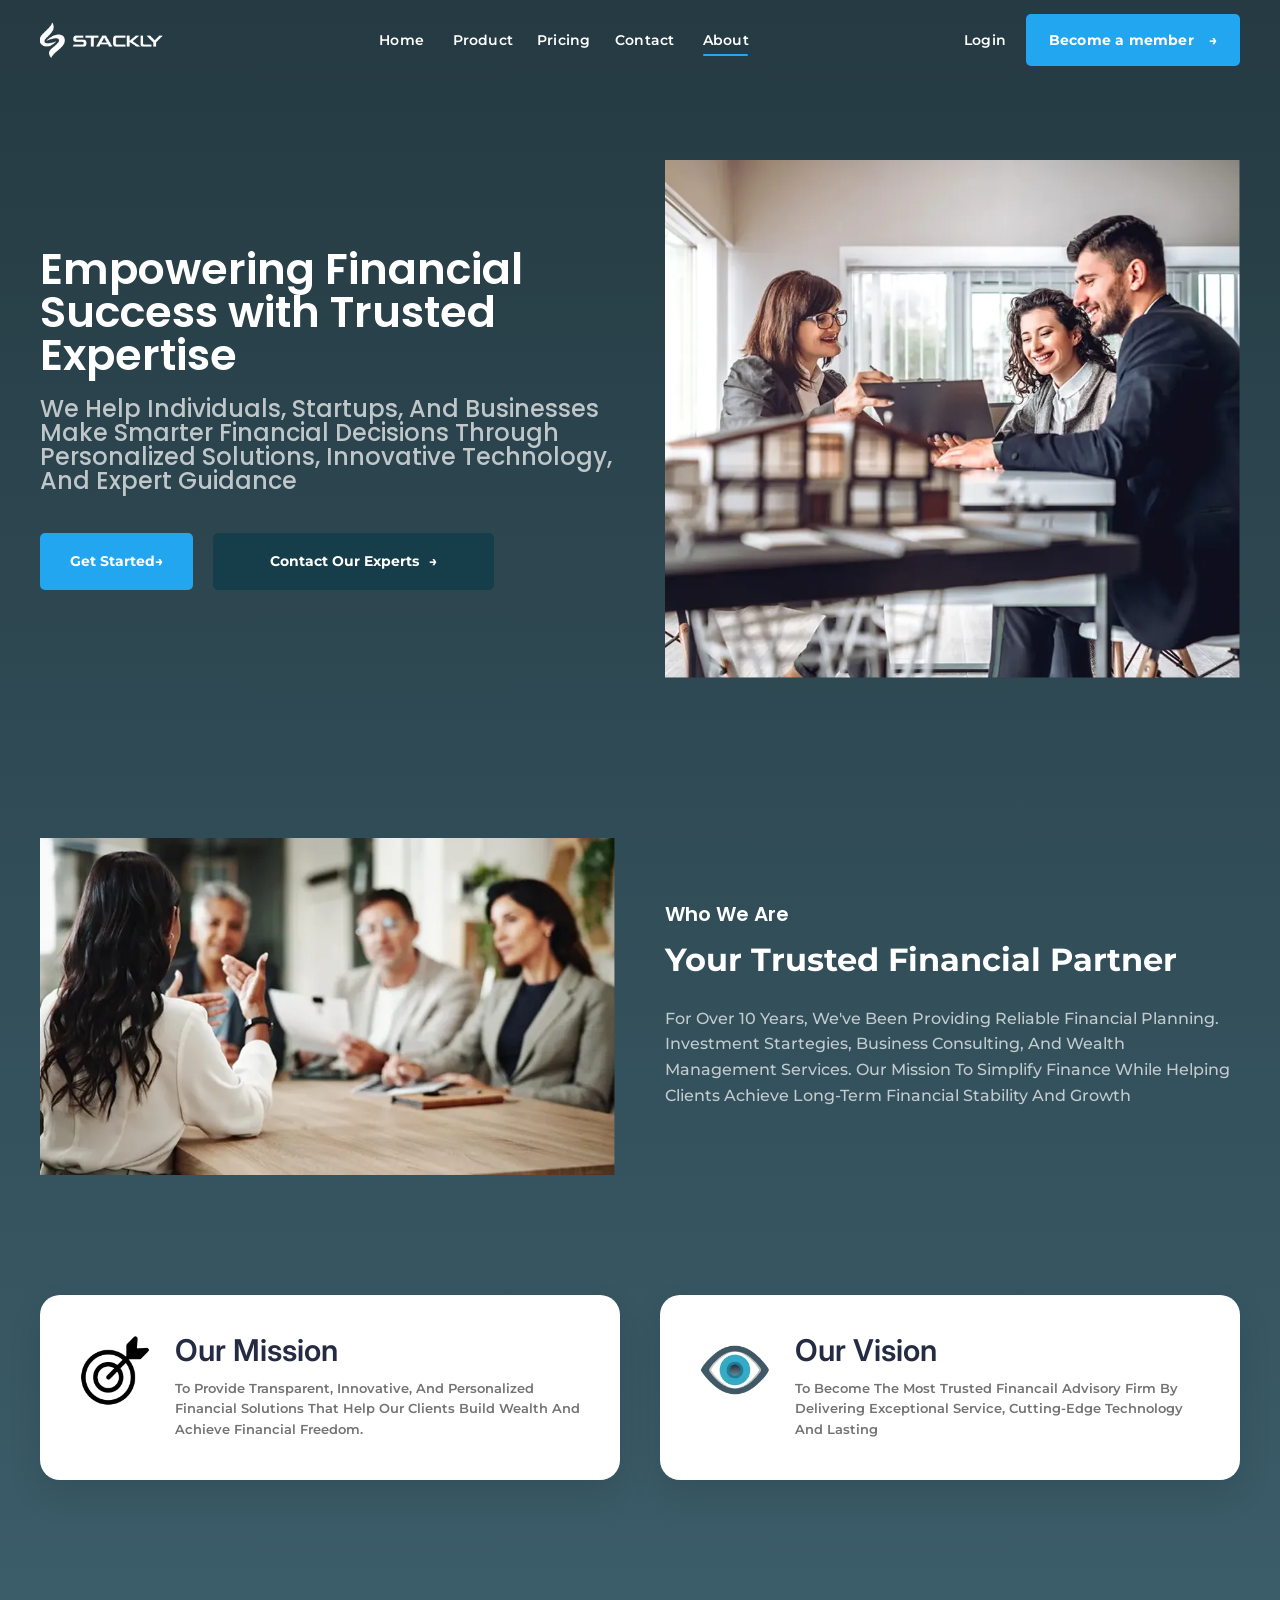
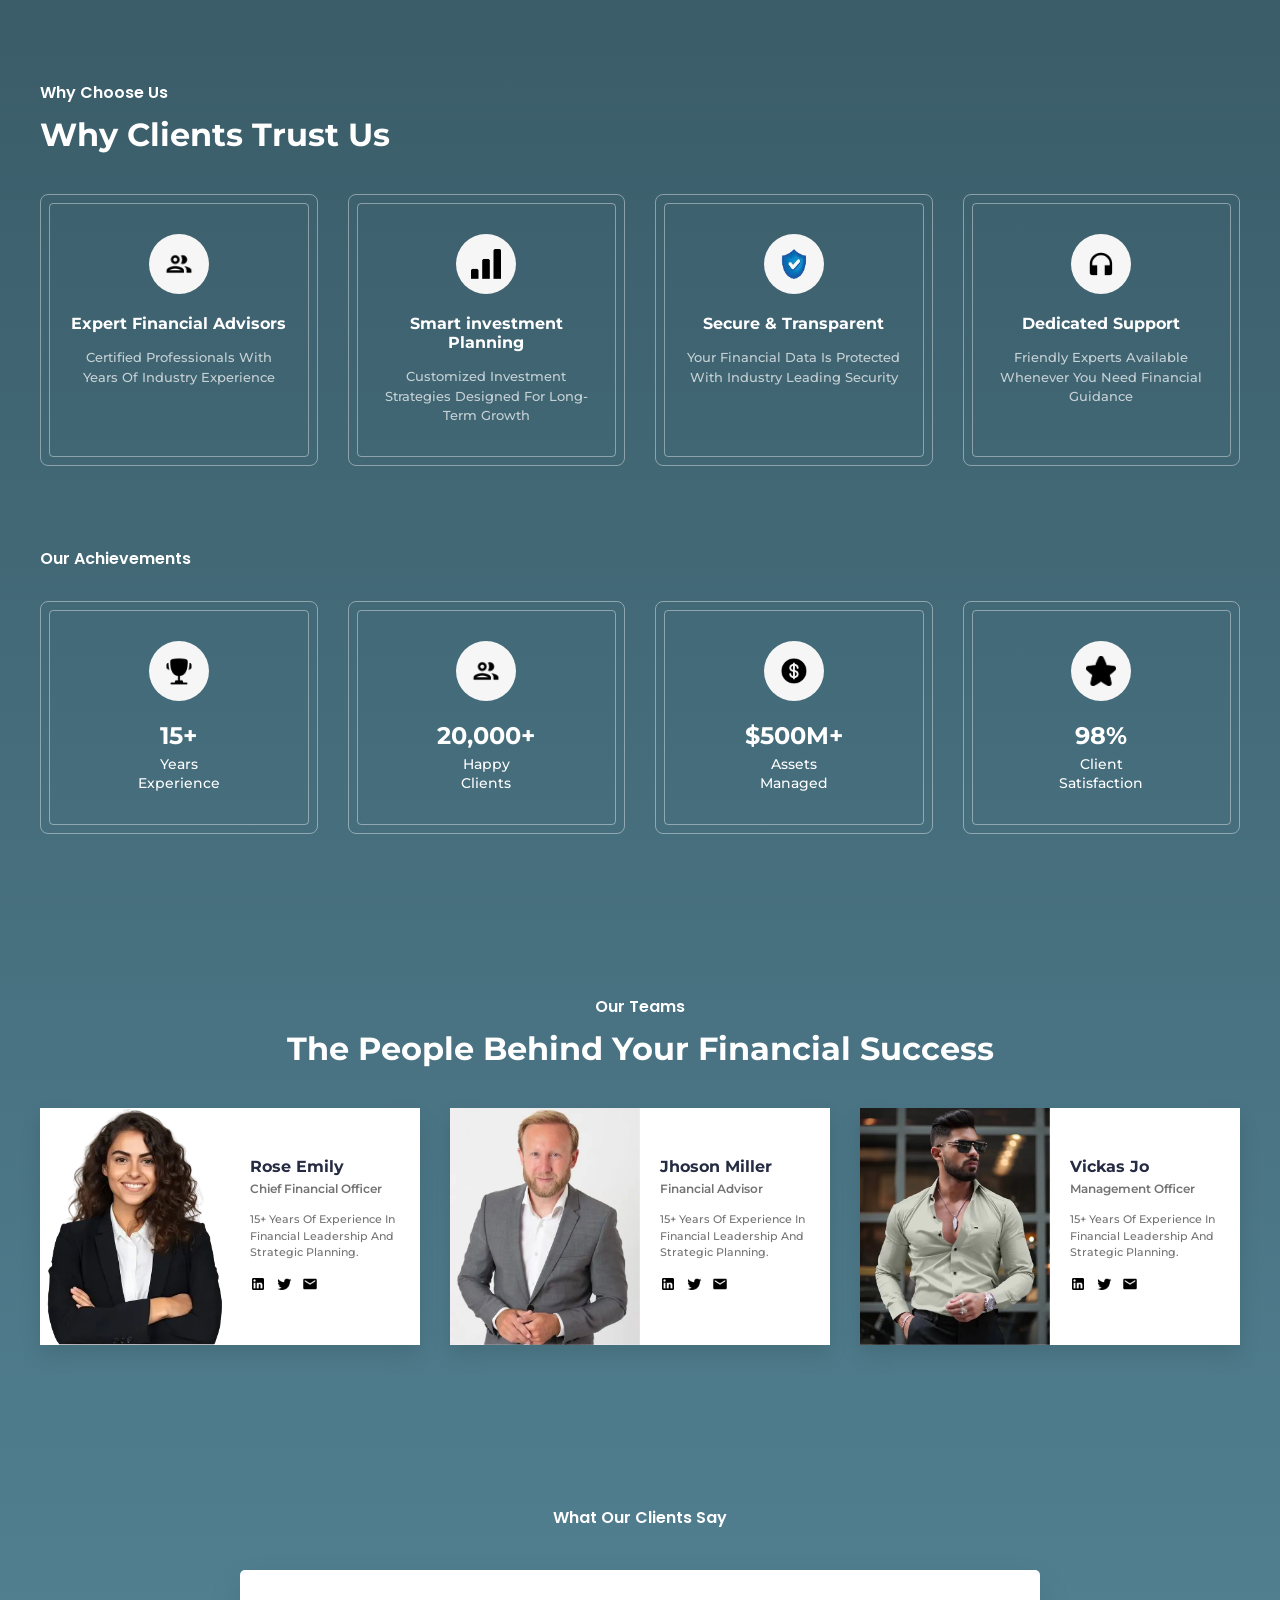
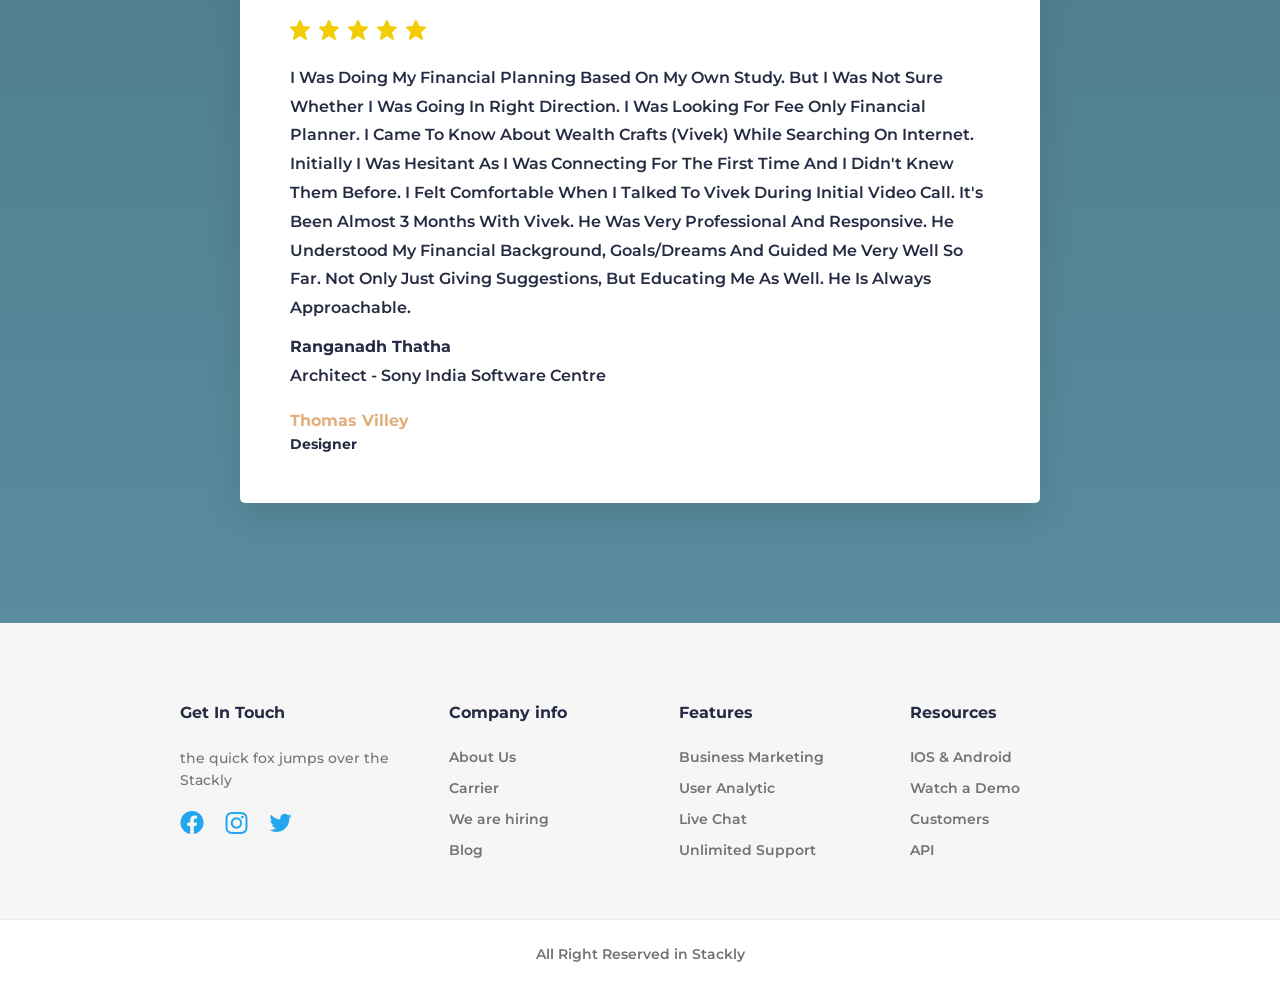
==== about.html @ 513adfb9 "Add files via upload" ====
<!DOCTYPE html>
<html lang="en">

<head>
    <meta charset="UTF-8" />
    <meta name="viewport" content="width=device-width, initial-scale=1.0" />
    <title>Stackly – About Us</title>
    <meta name="description"
        content="Stackly helps you manage all kinds of financial transactions with ease. Learn more about us." />
    <link
        href="https://fonts.googleapis.com/css2?family=Inter:wght@600&family=Poppins:wght@500;600&family=Montserrat:wght@400;500;600;700;800&family=Noto+Sans:ital,wght@0,100..900;1,100..900&display=swap"
        rel="stylesheet" />
    <link rel="stylesheet" href="style.css" />
    <link rel="stylesheet" href="preloader.css" />
</head>

<body>
    <!-- Preloader -->
    <div class="loader-wrapper" id="preloader">
        <div class="loader">
            <div class="loader__bar"></div>
            <div class="loader__bar"></div>
            <div class="loader__bar"></div>
            <div class="loader__bar"></div>
            <div class="loader__bar"></div>
            <div class="loader__ball"></div>
        </div>
    </div>
    <!-- ===================== NAVBAR ===================== -->
    <header class="navbar" id="navbar">
        <div class="nav-container">
            <!-- Logo -->
            <a href="index.html" class="nav-logo" id="nav-logo-link" aria-label="Stackly Home">
                <img src="assets/images/stackly logo.webp" alt="Stackly Logo" class="logo-img" id="logo-img" />
            </a>

            <!-- Nav Links -->
            <nav class="nav-links" id="nav-links" aria-label="Main navigation">
                <a href="index.html" class="nav-link" id="nav-home">Home</a>
                <a href="product.html" class="nav-link" id="nav-product">Product</a>
                <a href="pricing.html" class="nav-link" id="nav-pricing">Pricing</a>
                <a href="contact.html" class="nav-link" id="nav-contact">Contact</a>
                <a href="about.html" class="nav-link active" id="nav-about">About</a>
            </nav>

            <!-- CTA Buttons -->
            <div class="nav-actions" id="nav-actions">
                <a href="./login.html?mode=login" class="btn-login" id="btn-login">Login</a>
                <a href="./login.html?mode=signup" class="btn-member" id="btn-member-nav">
                    Become a member <span class="btn-arrow">→</span>
                </a>
            </div>

            <!-- Mobile Hamburger -->
            <button class="hamburger" id="hamburger" aria-label="Toggle menu" aria-expanded="false">
                <span class="ham-line"></span>
                <span class="ham-line"></span>
                <span class="ham-line"></span>
            </button>
        </div>

        <!-- Mobile Menu -->
        <div class="mobile-menu" id="mobile-menu">
            <a href="index.html" class="mobile-link" id="mob-home">Home</a>
            <a href="product.html" class="mobile-link" id="mob-product">Product</a>
            <a href="pricing.html" class="mobile-link" id="mob-pricing">Pricing</a>
            <a href="contact.html" class="mobile-link" id="mob-contact">Contact</a>
            <a href="about.html" class="mobile-link active" id="mob-about">About</a>
            <a href="./login.html?mode=login" class="mobile-link" id="mob-login">Login</a>
            <a href="./login.html?mode=signup" class="btn-member mobile-btn-member" id="mob-member">
                Become a member →
            </a>
        </div>
    </header>

    <!-- ===================== ABOUT HERO SECTION ===================== -->
    <section class="about-hero">
        <div class="about-container grid-2-col">
            <div class="about-hero-content">
                <h1>Empowering Financial Success with Trusted Expertise</h1>
                <p>
                    We Help Individuals, Startups, And Businesses Make Smarter Financial Decisions Through Personalized
                    Solutions, Innovative Technology, And Expert Guidance
                </p>
                <div class="about-hero-actions">
                    <a href="#" class="btn-primary">Get Started <span class="btn-arrow">→</span></a>
                    <a href="#" class="btn-secondary">Contact Our Experts <span class="btn-arrow">→</span></a>
                </div>
            </div>
            <div class="about-hero-image">
                <img src="assets/images/about hero.webp" alt="Financial Experts Meeting" />
            </div>
        </div>
    </section>

    <!-- ===================== WHO WE ARE SECTION ===================== -->
    <section class="who-we-are">
        <div class="about-container grid-2-col-reverse">
            <div class="who-we-are-image">
                <img src="assets/images/about who are we.webp" alt="Our Trusted Financial Partners" />
            </div>
            <div class="who-we-are-content">
                <h3 class="who-subtitle">Who We Are</h3>
                <h2 class="who-title">Your Trusted Financial Partner</h2>
                <p class="who-text">
                    For Over 10 Years, We've Been Providing Reliable Financial Planning. Investment Startegies, Business
                    Consulting, And Wealth Management Services. Our Mission To Simplify Finance While Helping Clients
                    Achieve Long-Term Financial Stability And Growth
                </p>
            </div>
        </div>
    </section>

    <!-- ===================== MISSION & VISION CARDS ===================== -->
    <section class="mission-vision">
        <div class="about-container card-grid">
            <!-- Mission Card -->
            <div class="about-card">
                <div class="card-icon">
                    <img src="assets/images/dart-board-and-arrow 1.webp" alt="Our Mission Icon" />
                </div>
                <div class="card-content">
                    <h3 class="card-title">Our Mission</h3>
                    <p class="card-text">
                        To Provide Transparent, Innovative, And Personalized Financial Solutions That Help Our Clients
                        Build Wealth And Achieve Financial Freedom.
                    </p>
                </div>
            </div>
            <!-- Vision Card -->
            <div class="about-card">
                <div class="card-icon">
                    <img src="assets/images/emojione-v1_eye.webp" alt="Our Vision Icon" />
                </div>
                <div class="card-content">
                    <h3 class="card-title">Our Vision</h3>
                    <p class="card-text">
                        To Become The Most Trusted Financail Advisory Firm By Delivering Exceptional Service,
                        Cutting-Edge Technology And Lasting
                    </p>
                </div>
            </div>
        </div>
    </section>

    <!-- ===================== WHY CHOOSE US SECTION ===================== -->
    <section class="why-choose-us">
        <div class="about-container">
            <h3 class="section-subtitle text-left">Why Choose Us</h3>
            <h2 class="section-title text-left">Why Clients Trust Us</h2>
            
            <div class="card-grid-4">
                <div class="trust-card-wrapper">
                    <div class="trust-card-inner">
                        <div class="trust-icon">
                            <img src="assets/images/people icon.webp" alt="Expert Financial Advisors" />
                        </div>
                        <h4>Expert Financial Advisors</h4>
                        <p>Certified Professionals With Years Of Industry Experience</p>
                    </div>
                </div>
                <div class="trust-card-wrapper">
                    <div class="trust-card-inner">
                        <div class="trust-icon">
                            <img src="assets/images/analytics icon.webp" alt="Smart investment Planning" />
                        </div>
                        <h4>Smart investment Planning</h4>
                        <p>Customized Investment Strategies Designed For Long-Term Growth</p>
                    </div>
                </div>
                <div class="trust-card-wrapper">
                    <div class="trust-card-inner">
                        <div class="trust-icon">
                            <img src="assets/images/vecteezy_security-shield-with-check-symbol_24091707 2.webp" alt="Secure & Transparent" />
                        </div>
                        <h4>Secure & Transparent</h4>
                        <p>Your Financial Data Is Protected With Industry Leading Security</p>
                    </div>
                </div>
                <div class="trust-card-wrapper">
                    <div class="trust-card-inner">
                        <div class="trust-icon">
                            <img src="assets/images/material-symbols_headphones.webp" alt="Dedicated Support" />
                        </div>
                        <h4>Dedicated Support</h4>
                        <p>Friendly Experts Available Whenever You Need Financial Guidance</p>
                    </div>
                </div>
            </div>
        </div>
    </section>

    <!-- ===================== OUR ACHIEVEMENTS SECTION ===================== -->
    <section class="our-achievements">
        <div class="about-container">
            <h3 class="section-subtitle text-left" style="margin-bottom: 20px;">Our Achievements</h3>
            
            <div class="card-grid-4">
                <div class="trust-card-wrapper">
                    <div class="trust-card-inner">
                        <div class="trust-icon">
                            <img src="assets/images/solar_cup-bold.webp" alt="15+ Years Experience" />
                        </div>
                        <h4 class="achievement-number">15+</h4>
                        <p class="achievement-text">Years<br>Experience</p>
                    </div>
                </div>
                <div class="trust-card-wrapper">
                    <div class="trust-card-inner">
                        <div class="trust-icon">
                            <img src="assets/images/people icon.webp" alt="20,000+ Happy Clients" />
                        </div>
                        <h4 class="achievement-number">20,000+</h4>
                        <p class="achievement-text">Happy<br>Clients</p>
                    </div>
                </div>
                <div class="trust-card-wrapper">
                    <div class="trust-card-inner">
                        <div class="trust-icon">
                            <img src="assets/images/solar_dollar-bold.webp" alt="$500M+ Assets Managed" />
                        </div>
                        <h4 class="achievement-number">$500M+</h4>
                        <p class="achievement-text">Assets<br>Managed</p>
                    </div>
                </div>
                <div class="trust-card-wrapper">
                    <div class="trust-card-inner">
                        <div class="trust-icon">
                            <img src="assets/images/star.webp" alt="98% Client Satisfaction" />
                        </div>
                        <h4 class="achievement-number">98%</h4>
                        <p class="achievement-text">Client<br>Satisfaction</p>
                    </div>
                </div>
            </div>
        </div>
    </section>

    <!-- ===================== OUR TEAMS SECTION ===================== -->
    <section class="our-teams">
        <div class="about-container text-center">
            <h3 class="section-subtitle text-center">Our Teams</h3>
            <h2 class="section-title text-center">The People Behind Your Financial Success</h2>
            
            <div class="card-grid-3">
                <div class="team-card">
                    <img src="assets/images/rose emily.webp" alt="Rose Emily" class="team-img" />
                    <div class="team-info">
                        <h4>Rose Emily</h4>
                        <p class="team-role">Chief Financial Officer</p>
                        <p class="team-desc">15+ Years Of Experience In Financial Leadership And Strategic Planning.</p>
                        <div class="team-socials">
                            <a href="#"><img src="assets/images/linkedin black.webp" alt="LinkedIn"></a>
                            <a href="#"><img src="assets/images/twitter black.webp" alt="Twitter"></a>
                            <a href="#"><img src="assets/images/_mail black.webp" alt="Email"></a>
                        </div>
                    </div>
                </div>
                <div class="team-card">
                    <img src="assets/images/johnson miller.webp" alt="Jhoson Miller" class="team-img" />
                    <div class="team-info">
                        <h4>Jhoson Miller</h4>
                        <p class="team-role">Financial Advisor</p>
                        <p class="team-desc">15+ Years Of Experience In Financial Leadership And Strategic Planning.</p>
                        <div class="team-socials">
                            <a href="#"><img src="assets/images/linkedin black.webp" alt="LinkedIn"></a>
                            <a href="#"><img src="assets/images/twitter black.webp" alt="Twitter"></a>
                            <a href="#"><img src="assets/images/_mail black.webp" alt="Email"></a>
                        </div>
                    </div>
                </div>
                <div class="team-card">
                    <img src="assets/images/vikas jo.webp" alt="Vickas Jo" class="team-img" />
                    <div class="team-info">
                        <h4>Vickas Jo</h4>
                        <p class="team-role">Management Officer</p>
                        <p class="team-desc">15+ Years Of Experience In Financial Leadership And Strategic Planning.</p>
                        <div class="team-socials">
                            <a href="#"><img src="assets/images/linkedin black.webp" alt="LinkedIn"></a>
                            <a href="#"><img src="assets/images/twitter black.webp" alt="Twitter"></a>
                            <a href="#"><img src="assets/images/_mail black.webp" alt="Email"></a>
                        </div>
                    </div>
                </div>
            </div>
        </div>
    </section>

    <!-- ===================== WHAT OUR CLIENTS SAY ===================== -->
    <section class="what-clients-say">
        <div class="about-container text-center">
            <h3 class="section-subtitle text-center">What Our Clients Say</h3>
            
            <div class="testimonial-single">
                <div class="stars-yellow">
                    <img src="assets/images/star colored.webp" alt="star" />
                    <img src="assets/images/star colored.webp" alt="star" />
                    <img src="assets/images/star colored.webp" alt="star" />
                    <img src="assets/images/star colored.webp" alt="star" />
                    <img src="assets/images/star colored.webp" alt="star" />
                </div>
                <p class="client-quote">
                    I Was Doing My Financial Planning Based On My Own Study. But I Was Not Sure Whether I Was Going In Right Direction. I Was Looking For Fee Only Financial Planner. I Came To Know About Wealth Crafts (Vivek) While Searching On Internet. Initially I Was Hesitant As I Was Connecting For The First Time And I Didn't Knew Them Before. I Felt Comfortable When I Talked To Vivek During Initial Video Call. It's Been Almost 3 Months With Vivek. He Was Very Professional And Responsive. He Understood My Financial Background, Goals/Dreams And Guided Me Very Well So Far. Not Only Just Giving Suggestions, But Educating Me As Well. He Is Always Approachable.<br>
                    <span style="font-weight: 700; display: inline-block; margin-top: 10px;">Ranganadh Thatha</span><br>
                    Architect - Sony India Software Centre
                </p>
                <div class="client-author">
                    <h4 class="client-name">Thomas Villey</h4>
                    <p class="client-role">Designer</p>
                </div>
            </div>
        </div>
    </section>

    <!-- ===================== FOOTER SECTION ===================== -->
    <footer class="main-footer" id="main-footer">
        <div class="footer-container">
            <div class="footer-columns">
                <!-- Column 1 -->
                <div class="footer-column col-get-touch">
                    <h3>Get In Touch</h3>
                    <p>the quick fox jumps over the Stackly</p>
                    <div class="social-links">
                        <a href="#" class="social-icon">
                            <img src="assets/images/facebook.webp" alt="Facebook" />
                        </a>
                        <a href="#" class="social-icon">
                            <img src="assets/images/instagram.webp" alt="Instagram" />
                        </a>
                        <a href="#" class="social-icon">
                            <img src="assets/images/twitter.webp" alt="Twitter" />
                        </a>
                    </div>
                </div>
                <!-- Column 2 -->
                <div class="footer-column">
                    <h3>Company info</h3>
                    <ul>
                        <li><a href="#">About Us</a></li>
                        <li><a href="#">Carrier</a></li>
                        <li><a href="#">We are hiring</a></li>
                        <li><a href="#">Blog</a></li>
                    </ul>
                </div>
                <!-- Column 3 -->
                <div class="footer-column">
                    <h3>Features</h3>
                    <ul>
                        <li><a href="#">Business Marketing</a></li>
                        <li><a href="#">User Analytic</a></li>
                        <li><a href="#">Live Chat</a></li>
                        <li><a href="#">Unlimited Support</a></li>
                    </ul>
                </div>
                <!-- Column 4 -->
                <div class="footer-column">
                    <h3>Resources</h3>
                    <ul>
                        <li><a href="#">IOS & Android</a></li>
                        <li><a href="#">Watch a Demo</a></li>
                        <li><a href="#">Customers</a></li>
                        <li><a href="#">API</a></li>
                    </ul>
                </div>
            </div>
        </div>
        <div class="footer-copyright">
            <p>All Right Reserved in Stackly</p>
        </div>
    </footer>

    <script src="script.js"></script>
    <script src="validation.js"></script>
</body>

</html>
---- style.css ----
/* ============================================================
   STACKLY – Finance Landing Page Stylesheet
   ============================================================ */

/* ---------- Reset & Base ---------- */
*,
*::before,
*::after {
  margin: 0;
  padding: 0;
  box-sizing: border-box;
}

:root {
  /* Brand Colors */
  --clr-bg-dark: #1a4a58;
  --clr-bg-mid: #1e5566;
  --clr-bg-light: #256070;
  --clr-hero-top: #163d4a;
  --clr-hero-bottom: #1e5868;
  --clr-circle: #c9855a;
  --clr-blue: #23A6F0;
  /* Updated: became a member bg */
  --clr-blue-hover: #1070c4;
  --clr-accent: #1ab3d8;
  --clr-orange: #E4AE7C;
  /* Updated: @the stackly background highlight color */
  --clr-white: #ffffff;
  --clr-white-70: rgba(255, 255, 255, 0.70);
  --clr-white-50: rgba(255, 255, 255, 0.50);
  --clr-white-15: rgba(255, 255, 255, 0.15);
  --clr-white-08: rgba(255, 255, 255, 0.08);

  /* Typography */
  --font-main: 'Montserrat', sans-serif;

  /* Spacing */
  --nav-h: 80px;

  /* Transitions */
  --tr-fast: 0.18s ease;
  --tr-mid: 0.32s ease;
}

html {
  scroll-behavior: smooth;
}

body {
  font-family: var(--font-main);
  background: linear-gradient(180deg, #253A42 0%, #5E94A8 100%);
  background-attachment: scroll;
  color: var(--clr-white);
  min-height: 100vh;
  overflow-x: hidden;
  -webkit-font-smoothing: antialiased;
}

a {
  text-decoration: none;
  color: inherit;
}

.mobile-only-text {
  display: none;
}

/* ============================================================
   NAVBAR
   ============================================================ */
.navbar {
  position: fixed;
  top: 0;
  left: 0;
  width: 100%;
  height: var(--nav-h);
  z-index: 1000;
  background: transparent;
  transition: background var(--tr-mid), backdrop-filter var(--tr-mid),
    box-shadow var(--tr-mid);
}

/* Scrolled state – added via JS */
.navbar.scrolled {
  background: rgba(22, 61, 74, 0.92);
  backdrop-filter: blur(14px);
  -webkit-backdrop-filter: blur(14px);
  box-shadow: 0 2px 24px rgba(0, 0, 0, 0.35);
}

.nav-container {
  max-width: 1280px;
  margin: 0 auto;
  height: 100%;
  display: flex;
  align-items: center;
  padding: 0 40px;
  gap: 0;
}

/* Logo */
.nav-logo {
  display: flex;
  align-items: center;
  flex-shrink: 0;
  margin-right: auto;
}

.logo-img {
  height: 36px;
  width: auto;
  object-fit: contain;
  filter: brightness(1);
  transition: opacity var(--tr-fast);
}

.logo-img:hover {
  opacity: 0.85;
}

/* Nav Links */
.nav-links {
  display: flex;
  align-items: center;
  gap: 36px;
  margin: 0 auto;
}

.nav-link {
  width: 45px;
  height: 24px;
  font-family: 'Montserrat', sans-serif;
  font-weight: 600;
  font-size: 14px;
  line-height: 24px;
  letter-spacing: 0.2px;
  text-align: center;
  color: var(--clr-white);
  /* Rendered text is white (Figma background #FFFFFF on bright text is design notation for white text on dark backgrounds) */
  opacity: 1;
  position: relative;
  transition: color var(--tr-fast);
  display: inline-flex;
  align-items: center;
  justify-content: center;
}

.nav-link::after {
  content: '';
  position: absolute;
  bottom: -4px;
  left: 0;
  width: 0;
  height: 2px;
  background: var(--clr-blue);
  border-radius: 2px;
  transition: width var(--tr-mid);
}

.nav-link:hover,
.nav-link.active {
  color: var(--clr-white);
}

.nav-link:hover::after,
.nav-link.active::after {
  width: 100%;
}

/* Nav Actions */
.nav-actions {
  display: flex;
  align-items: center;
  gap: 20px;
  flex-shrink: 0;
  margin-left: auto;
}

.btn-login {
  font-family: 'Montserrat', sans-serif;
  font-size: 14px;
  font-weight: 600;
  line-height: 24px;
  letter-spacing: 0.2px;
  color: var(--clr-white);
  transition: color var(--tr-fast);
}

.btn-login:hover {
  opacity: 0.8;
}

/* 3. Become a member in nav bar */
.btn-member {
  display: inline-flex;
  align-items: center;
  justify-content: center;
  width: 214px;
  height: 52px;
  gap: 15px;
  padding: 15px 25px;
  border-radius: 5px;
  background: #23A6F0;
  color: var(--clr-white);
  font-family: 'Montserrat', sans-serif;
  font-weight: 700;
  font-size: 14px;
  line-height: 22px;
  letter-spacing: 0.2px;
  transition: background var(--tr-fast), transform var(--tr-fast),
    box-shadow var(--tr-fast);
  white-space: nowrap;
  border: none;
  cursor: pointer;
}

.btn-member:hover {
  background: #108edc;
  transform: translateY(-1px);
  box-shadow: 0 6px 20px rgba(35, 166, 240, 0.4);
}

.btn-arrow {
  display: inline-block;
  transition: transform var(--tr-fast);
}

.btn-member:hover .btn-arrow {
  transform: translateX(4px);
}

/* Hamburger (mobile) */
.hamburger {
  display: none;
  flex-direction: column;
  justify-content: center;
  gap: 5px;
  background: none;
  border: none;
  cursor: pointer;
  padding: 6px;
  margin-left: 16px;
}

.ham-line {
  display: block;
  width: 24px;
  height: 2px;
  background: var(--clr-white);
  border-radius: 2px;
  transition: transform var(--tr-mid), opacity var(--tr-mid);
}

/* Hamburger – open state */
.hamburger.open .ham-line:nth-child(1) {
  transform: translateY(7px) rotate(45deg);
}

.hamburger.open .ham-line:nth-child(2) {
  opacity: 0;
}

.hamburger.open .ham-line:nth-child(3) {
  transform: translateY(-7px) rotate(-45deg);
}

/* Mobile Menu */
.mobile-menu {
  display: none;
}

@media (max-width: 991px) {
  .mobile-menu {
    display: flex;
    position: absolute;
    top: 100%;
    left: 0;
    width: 100%;
    flex-direction: column;
    background: rgba(22, 61, 74, 0.97);
    backdrop-filter: blur(16px);
    padding: 0 32px;
    gap: 20px;
    border-top: 1px solid transparent;

    opacity: 0;
    visibility: hidden;
    transform: translateY(-10px);
    max-height: 0;
    overflow: hidden;
    pointer-events: none;
    transition: all 0.3s ease-in-out;
  }

  .mobile-menu.open {
    opacity: 1;
    visibility: visible;
    transform: translateY(0);
    max-height: 100vh;
    padding: 20px 32px 28px;
    border-top-color: var(--clr-white-15);
    pointer-events: auto;
  }
}

.mobile-link {
  font-size: 1rem;
  font-weight: 500;
  color: var(--clr-white-70);
  transition: color var(--tr-fast);
}

.mobile-link:hover {
  color: var(--clr-white);
}

.mobile-btn-member {
  align-self: flex-start;
}

/* ============================================================
   HERO SECTION
   ============================================================ */
.hero {
  position: relative;
  min-height: 100vh;
  background: transparent;
  display: flex;
  flex-direction: column;
  overflow: hidden;
}

/* Subtle radial glow top-left */
.hero::before {
  content: '';
  position: absolute;
  top: -120px;
  left: -120px;
  width: 600px;
  height: 600px;
  background: radial-gradient(circle, rgba(30, 160, 200, 0.12) 0%, transparent 70%);
  pointer-events: none;
}

/* Subtle radial glow bottom-right */
.hero::after {
  content: '';
  position: absolute;
  bottom: 0;
  right: 0;
  width: 500px;
  height: 500px;
  background: radial-gradient(circle, rgba(26, 90, 110, 0.25) 0%, transparent 70%);
  pointer-events: none;
}

.hero-container {
  flex: 1;
  max-width: 1280px;
  margin: 0 auto;
  width: 100%;
  padding: calc(var(--nav-h) + 60px) 40px 0 40px;
  display: flex;
  align-items: center;
  justify-content: space-between;
  position: relative;
  z-index: 2;
}

/* ---------- Hero Left Content ---------- */
.hero-content {
  width: 509px;
  flex-shrink: 0;
  animation: fadeSlideLeft 0.8s cubic-bezier(0.22, 0.61, 0.36, 1) both;
}

@keyframes fadeSlideLeft {
  from {
    opacity: 0;
    transform: translateX(-40px);
  }

  to {
    opacity: 1;
    transform: translateX(0);
  }
}

/* 2. Your Financial Assistance */
.hero-title {
  width: 509px;
  height: 160px;
  font-family: 'Montserrat', sans-serif;
  font-weight: 800;
  font-size: 66px;
  line-height: 80px;
  letter-spacing: 0.2px;
  color: var(--clr-white);
  margin-bottom: 28px;
}

/* 4. We know how large objects will act, but things on a small scale. */
.hero-subtitle {
  width: 505px;
  height: 60px;
  font-family: 'Montserrat', sans-serif;
  font-weight: 500;
  font-size: 27px;
  line-height: 30px;
  letter-spacing: 0.2px;
  color: #FFFFFF;
  margin-bottom: 44px;
}

/* 4. Become a member in hero */
.hero-btn {
  /* Inherits styles from .btn-member: Montserrat, 700, 14px, line-height 22px, letter-spacing 0.2px */
}

/* ---------- Hero Right Visual ---------- */
.hero-visual {
  position: relative;
  flex: 1;
  display: flex;
  align-items: flex-end;
  justify-content: flex-end;
  min-height: 520px;
  animation: fadeSlideRight 0.9s cubic-bezier(0.22, 0.61, 0.36, 1) 0.1s both;
}

@keyframes fadeSlideRight {
  from {
    opacity: 0;
    transform: translateX(40px);
  }

  to {
    opacity: 1;
    transform: translateX(0);
  }
}

/* Peach / Sandy Circle 1 (Main - Right side, Up) */
.hero-circle {
  position: absolute;
  right: -10px;
  top: 90px;
  width: 480px;
  height: 480px;
  border-radius: 50%;
  background: #E4966B;
  opacity: 1;
  z-index: 0;
  animation: circlePop 0.9s cubic-bezier(0.22, 0.61, 0.36, 1) 0.15s both;
}

/* Peach / Sandy Circle 2 (Offset Background - Left side, Down) */
.hero-circle-2 {
  position: absolute;
  right: 170px;
  top: 170px;
  width: 480px;
  height: 480px;
  border-radius: 50%;
  background: #E4966B;
  opacity: 1;
  z-index: -1;
  animation: circlePop 0.9s cubic-bezier(0.22, 0.61, 0.36, 1) 0.25s both;
}

@keyframes circlePop {
  from {
    opacity: 0;
    transform: scale(0.85);
  }

  to {
    opacity: 1;
    transform: scale(1);
  }
}

/* Woman Image (Placed a little lower) */
.hero-woman {
  position: relative;
  z-index: 1;
  width: min(520px, 46vw);
  height: auto;
  object-fit: contain;
  object-position: bottom center;
  mix-blend-mode: normal;
  display: block;
  margin-right: 20px;
  margin-bottom: -150px;
  filter: drop-shadow(0 20px 40px rgba(0, 0, 0, 0.25));
}

/* ============================================================
   5. BOTTOM BAND
   ============================================================ */
.hero-bottom-band {
  position: relative;
  z-index: 2;
  padding: 0 0 40px 0;
  animation: bandRise 0.9s cubic-bezier(0.22, 0.61, 0.36, 1) 0.3s both;
}

@keyframes bandRise {
  from {
    opacity: 0;
    transform: translateY(24px);
  }

  to {
    opacity: 1;
    transform: translateY(0);
  }
}

.band-container {
  max-width: 1280px;
  margin: 0 auto;
  padding: 0 40px;
}

.band-title {
  font-family: 'Noto Sans', sans-serif;
  font-weight: 600;
  font-size: 45px;
  line-height: 24px;
  letter-spacing: 0%;
  font-variant: small-caps;
  color: var(--clr-white);
  margin-bottom: 24px;
}

/* 5. feel the comfort of doing all kinds of transactions by accessing this site on @the stackly */
.band-subtitle {
  font-family: 'Noto Sans', sans-serif;
  font-weight: 500;
  font-size: 24px;
  line-height: 24px;
  letter-spacing: 0%;
  color: var(--clr-white-70);
}

.brand-highlight {
  background: transparent;
  color: #E4AE7C;
  font-family: 'Noto Sans', sans-serif;
  font-weight: 500;
  font-variant: small-caps;
  display: inline-block;
  cursor: pointer;
  transition: opacity var(--tr-fast);
}

.brand-highlight:hover {
  opacity: 0.8;
}

/* ============================================================
   SCROLL INDICATOR
   ============================================================ */
.scroll-indicator {
  position: absolute;
  bottom: 90px;
  left: 50%;
  transform: translateX(-50%);
  display: flex;
  flex-direction: column;
  align-items: center;
  gap: 6px;
  opacity: 0.45;
  z-index: 3;
  animation: scrollBounce 1.8s ease-in-out infinite;
  pointer-events: none;
}

@keyframes scrollBounce {

  0%,
  100% {
    transform: translateX(-50%) translateY(0);
  }

  50% {
    transform: translateX(-50%) translateY(8px);
  }
}

.scroll-dot {
  width: 6px;
  height: 6px;
  background: var(--clr-white);
  border-radius: 50%;
}

.scroll-line {
  width: 1px;
  height: 30px;
  background: linear-gradient(to bottom, var(--clr-white), transparent);
}

/* ============================================================
   RESPONSIVE
   ============================================================ */
@media (max-width: 1100px) {
  .hero-content {
    width: 100%;
    max-width: 509px;
  }

  .hero-title {
    width: 100%;
    height: auto;
    font-size: 56px;
    line-height: 70px;
  }

  .hero-subtitle {
    width: 100%;
    height: auto;
    font-size: 22px;
    line-height: 28px;
  }
}

@media (max-width: 1200px) {
  .hero-circle {
    width: 380px;
    height: 380px;
    right: -10px;
    top: 110px;
  }

  .hero-circle-2 {
    width: 380px;
    height: 380px;
    right: 120px;
    top: 170px;
  }

  .hero-woman {
    width: 360px;
    margin-bottom: -100px;
  }

  .hero-title {
    font-size: 48px;
    line-height: 58px;
  }

  .hero-subtitle {
    font-size: 22px;
    line-height: 28px;
  }

  .nav-links {
    gap: 16px;
  }

  .nav-container {
    padding: 0 20px;
  }
}

@media (max-width: 991px) {
  .desktop-only-text {
    display: none !important;
  }

  .mobile-only-text {
    display: inline !important;
  }

  .nav-links,
  .nav-actions {
    display: none;
  }

  .hamburger {
    display: flex;
  }

  .navbar {
    height: 64px;
  }

  .hero-container {
    flex-direction: column;
    align-items: center;
    padding-top: calc(64px + 40px);
    padding-bottom: 0;
    gap: 32px;
    flex-shrink: 0;
  }

  .hero-content {
    max-width: 100%;
    width: 100%;
    padding-right: 0;
    order: 2;
    display: flex;
    flex-direction: column;
    align-items: center;
  }

  .hero-title {
    font-size: 32px;
    line-height: 42px;
    height: auto;
    width: 100%;
    text-align: center;
    margin-bottom: 16px;
  }

  .hero-subtitle {
    font-size: 18px;
    line-height: 26px;
    height: auto;
    width: 100%;
    text-align: center;
    margin-bottom: 24px;
  }

  .hero-visual {
    order: 1;
    width: 100%;
    justify-content: center;
    min-height: auto;
    display: flex;
    position: relative;
    margin-bottom: 20px;
  }

  .hero-circle-2 {
    display: none;
  }

  .hero-circle {
    width: 320px;
    height: 320px;
    left: 0;
    right: 0;
    margin: 0 auto;
    top: auto;
    bottom: 10px;
  }

  .hero-woman {
    width: 300px;
    margin-right: 0;
    margin-bottom: 0;
    position: relative;
    z-index: 1;
  }

  .hero-bottom-band {
    flex-shrink: 0;
  }

  .band-title {
    font-size: 32px;
    line-height: 40px;
    margin-bottom: 16px;
  }

  .band-subtitle {
    font-size: 18px;
    line-height: 24px;
  }
}

@media (max-width: 768px) {
  .hero-container {
    padding-top: calc(64px + 20px);
    gap: 24px;
  }

  .hero-title {
    font-size: 26px;
    line-height: 36px;
  }

  .hero-subtitle {
    font-size: 16px;
    line-height: 24px;
  }

  .hero-circle {
    width: 280px;
    height: 280px;
  }

  .hero-woman {
    width: 260px;
  }

  .band-title {
    font-size: 28px;
    line-height: 36px;
  }

  .band-subtitle {
    font-size: 16px;
    line-height: 24px;
  }
}

@media (max-width: 480px) {

  .nav-container,
  .hero-container,
  .band-container,
  .features-container,
  .pricing-container,
  .testimonials-container,
  .download-container,
  .branches-container,
  .partner-container,
  .footer-container {
    padding-left: 20px;
    padding-right: 20px;
  }

  .hero-title {
    font-size: 24px;
    line-height: 32px;
  }

  .hero-circle {
    width: 260px;
    height: 260px;
  }

  .hero-woman {
    width: 240px;
  }

  .band-subtitle {
    font-size: 15px;
    line-height: 20px;
  }

  .download-buttons {
    flex-direction: column;
    align-items: center;
    gap: 16px;
  }
}

/* ============================================================
   6. FEATURES SECTION
   ============================================================ */
.features {
  padding: 80px 0;
  text-align: center;
}

.features-container {
  max-width: 1000px;
  margin: 0 auto;
  padding: 0 40px;
}

.features-header {
  margin-bottom: 60px;
}

.features-title {
  font-family: 'Montserrat', sans-serif;
  font-weight: 700;
  font-size: clamp(24px, 3vw, 32px);
  color: var(--clr-white);
  margin-bottom: 12px;
  text-align: center;
}

.bullet-dot {
  color: #fff;
  font-size: 1.2em;
  display: inline-block;
  margin-right: 10px;
  vertical-align: middle;
  transform: translateY(-2px);
}

.features-subtitle {
  font-family: 'Montserrat', sans-serif;
  font-weight: 500;
  font-size: 16px;
  color: var(--clr-white-70);
}

.features-grid {
  display: grid;
  grid-template-columns: repeat(3, 1fr);
  gap: 30px;
  align-items: end;
}

.feature-card {
  display: flex;
  flex-direction: column;
  align-items: center;
  gap: 20px;
}

.feature-image-wrapper {
  width: 250px;
  height: 250px;
  border-radius: 50%;
  border: 4px solid #fff;
  overflow: hidden;
  box-shadow: 0 10px 30px rgba(0, 0, 0, 0.1);
  margin-bottom: 20px;
}

.feature-img {
  width: 100%;
  height: 100%;
  object-fit: cover;
}

.feature-box {
  width: 100%;
  padding: 30px 20px;
  border-radius: 8px;
  display: flex;
  flex-direction: column;
  align-items: center;
  justify-content: center;
  gap: 15px;
  box-shadow: 0 10px 30px rgba(0, 0, 0, 0.1);
  transition: transform var(--tr-fast);
}

.feature-box:hover {
  transform: translateY(-5px);
}

.white-box {
  background: var(--clr-white);
}

.blue-box {
  background: #23A6F0;
}

.feature-icon {
  width: 48px;
  height: 48px;
  object-fit: contain;
}

.feature-box-title {
  font-family: 'Montserrat', sans-serif;
  font-weight: 700;
  font-size: 16px;
  text-align: center;
}

.white-box .feature-box-title {
  color: #252B42;
}

.blue-box .feature-box-title {
  color: var(--clr-white);
}

/* ============================================================
   7. PRICING SECTION
   ============================================================ */
.pricing {
  padding: 80px 0 120px 0;
  text-align: center;
}

.pricing-container {
  max-width: 1100px;
  margin: 0 auto;
  padding: 0 40px;
}

.pricing-header {
  margin-bottom: 60px;
}

.pricing-title {
  font-family: 'Montserrat', sans-serif;
  font-weight: 700;
  font-size: clamp(32px, 4vw, 40px);
  color: var(--clr-white);
  margin-bottom: 16px;
}

.pricing-subtitle {
  font-family: 'Montserrat', sans-serif;
  font-weight: 500;
  font-size: 16px;
  line-height: 1.5;
  color: var(--clr-white-70);
  max-width: 600px;
  margin: 0 auto;
}

.pricing-grid {
  display: grid;
  grid-template-columns: repeat(3, 1fr);
  gap: 30px;
}

.pricing-card {
  background: var(--clr-white);
  border-radius: 10px;
  padding: 50px 40px;
  display: flex;
  flex-direction: column;
  align-items: center;
  box-shadow: 0 10px 40px rgba(0, 0, 0, 0.1);
  transition: transform var(--tr-fast);
}

.pricing-card:hover {
  transform: translateY(-10px);
}

.plan-name {
  font-family: 'Montserrat', sans-serif;
  font-weight: 700;
  font-size: 24px;
  color: #252B42;
  margin-bottom: 30px;
}

.plan-price {
  font-family: 'Montserrat', sans-serif;
  font-weight: 800;
  font-size: 40px;
  color: #252B42;
}

.plan-period {
  font-family: 'Montserrat', sans-serif;
  font-weight: 600;
  font-size: 14px;
  color: #737373;
  margin-bottom: 30px;
}

.plan-features {
  width: 100%;
  margin-bottom: 40px;
  text-align: center;
}

.plan-features h4 {
  font-family: 'Montserrat', sans-serif;
  font-weight: 700;
  font-size: 16px;
  color: #252B42;
  margin-bottom: 20px;
}

.plan-features ul {
  list-style: none;
  padding: 0;
  margin: 0;
  display: flex;
  flex-direction: column;
  gap: 15px;
}

.plan-features li {
  font-family: 'Montserrat', sans-serif;
  font-weight: 600;
  font-size: 14px;
  color: #737373;
}

.btn-plan {
  background: #23A6F0;
  color: var(--clr-white);
  font-family: 'Montserrat', sans-serif;
  font-weight: 700;
  font-size: 14px;
  padding: 15px 40px;
  border-radius: 5px;
  text-decoration: none;
  transition: background var(--tr-fast);
  margin-top: auto;
}

.btn-plan:hover {
  background: #1a88c7;
}

@media (max-width: 1200px) {

  .features-grid,
  .pricing-grid {
    grid-template-columns: repeat(2, 1fr);
  }
}

@media (max-width: 991px) {

  .features-grid,
  .pricing-grid {
    grid-template-columns: 1fr;
  }
}

/* ============================================================
   8. TESTIMONIALS SECTION
   ============================================================ */
.testimonials {
  padding: 80px 0;
  text-align: center;
}

.testimonials-container {
  max-width: 1000px;
  margin: 0 auto;
  padding: 0 40px;
}

.testimonials-header {
  margin-bottom: 80px;
}

.testimonials-title {
  font-family: 'Montserrat', sans-serif;
  font-weight: 700;
  font-size: clamp(32px, 4vw, 40px);
  color: var(--clr-white);
  margin-bottom: 16px;
}

.testimonials-subtitle {
  font-family: 'Montserrat', sans-serif;
  font-weight: 500;
  font-size: 16px;
  line-height: 1.5;
  color: var(--clr-white-70);
}

.testimonial-card {
  background: #fff;
  border-radius: 60px;
  padding: 80px 50px 60px 50px;
  margin-top: 50px;
  position: relative;
  max-width: 800px;
  margin-left: auto;
  margin-right: auto;
  box-shadow: 0 15px 35px rgba(0, 0, 0, 0.1);
}

.client-avatar {
  position: absolute;
  top: -50px;
  left: 50%;
  transform: translateX(-50%);
  width: 100px;
  height: 100px;
  border-radius: 50%;
  overflow: hidden;
  border: 4px solid #fff;
  box-shadow: 0 10px 20px rgba(0, 0, 0, 0.1);
}

.client-avatar img {
  width: 100%;
  height: 100%;
  object-fit: cover;
}

.stars-gray-wrapper {
  text-align: center;
  margin-top: 15px;
  margin-bottom: 25px;
}

.stars-gray-img {
  height: 18px;
  object-fit: contain;
}

.testimonial-text {
  font-family: 'Montserrat', sans-serif;
  font-weight: 500;
  font-size: 15px;
  line-height: 24px;
  text-align: center;
  color: #737373;
  margin-bottom: 30px;
}

.client-name-real {
  font-family: 'Montserrat', sans-serif;
  font-weight: 700;
  font-size: 16px;
  text-align: center;
  color: #252B42;
  margin-bottom: 6px;
}

.client-role-real {
  font-family: 'Montserrat', sans-serif;
  font-weight: 600;
  font-size: 14px;
  text-align: center;
  color: #737373;
  margin-bottom: 40px;
}

.stars-yellow-wrapper {
  display: flex;
  justify-content: center;
  gap: 8px;
  margin-bottom: 16px;
}

.stars-yellow-wrapper img {
  width: 22px;
  height: 22px;
  object-fit: contain;
}

.client-name-alias {
  font-family: 'Montserrat', sans-serif;
  font-weight: 700;
  font-size: 26px;
  text-align: center;
  color: #C02424;
  margin-bottom: 6px;
}

.client-role-alias {
  font-family: 'Montserrat', sans-serif;
  font-weight: 600;
  font-size: 14px;
  text-align: center;
  color: #252B42;
}

/* ============================================================
   9. DOWNLOAD APP SECTION
   ============================================================ */
.download-app {
  padding: 80px 0;
  text-align: center;
}

.download-container {
  max-width: 1000px;
  margin: 0 auto;
  padding: 0 40px;
}

.download-header {
  margin-bottom: 45px;
}

.download-title {
  font-family: 'Montserrat', sans-serif;
  font-weight: 700;
  font-size: clamp(32px, 4vw, 40px);
  color: var(--clr-white);
  margin-bottom: 16px;
}

.download-subtitle {
  font-family: 'Montserrat', sans-serif;
  font-weight: 500;
  font-size: 16px;
  line-height: 1.5;
  color: var(--clr-white-70);
}

.download-buttons {
  display: flex;
  justify-content: center;
  gap: 24px;
  flex-wrap: wrap;
}

.store-btn {
  display: inline-block;
  transition: transform var(--tr-fast);
  border-radius: 8px;
  overflow: hidden;
  box-shadow: 0 10px 24px rgba(0, 0, 0, 0.15);
}

.store-btn:hover {
  transform: translateY(-4px);
}

.store-btn img {
  height: 64px;
  display: block;
}

/* ============================================================
   10. BRANCHES & CONTACT SECTION
   ============================================================ */
.branches-contact {
  padding: 80px 0;
}

.branches-container {
  max-width: 1000px;
  margin: 0 auto;
  padding: 0 40px;
}

.branches-content {
  display: grid;
  grid-template-columns: 1.2fr 1fr;
  gap: 50px;
  align-items: center;
  margin-bottom: 80px;
}

.branches-text {
  text-align: left;
}

.branches-title {
  font-family: 'Montserrat', sans-serif;
  font-weight: 700;
  font-size: clamp(32px, 4vw, 42px);
  color: var(--clr-white);
  line-height: 1.2;
  margin-bottom: 24px;
}

.branches-subtitle {
  font-family: 'Montserrat', sans-serif;
  font-weight: 500;
  font-size: 14px;
  line-height: 1.6;
  color: var(--clr-white-70);
}

.branches-map img {
  width: 100%;
  height: auto;
  object-fit: contain;
}

.contact-card {
  background: #fff;
  border-radius: 40px;
  overflow: hidden;
  display: grid;
  grid-template-columns: 267px 1fr;
  box-shadow: 0 20px 45px rgba(0, 0, 0, 0.15);
  margin-bottom: 80px;
}

.contact-image {
  width: 100%;
  height: 100%;
  background: #FDF9F0;
}

.contact-image img {
  width: 100%;
  height: 100%;
  object-fit: cover;
  object-position: center;
  display: block;
}

.contact-form-wrapper {
  padding: 60px 80px;
}

.form-title {
  font-family: 'Montserrat', sans-serif;
  font-weight: 700;
  font-size: 32px;
  color: #23A6F0;
  margin-bottom: 40px;
  text-align: center;
  width: 100%;
}

.contact-form {
  display: flex;
  flex-direction: column;
  gap: 24px;
}

.form-group {
  display: flex;
  flex-direction: column;
  gap: 10px;
  text-align: left;
}

.form-group label {
  font-family: 'Montserrat', sans-serif;
  font-weight: 700;
  font-size: 14px;
  color: #23A6F0;
}

.form-group input,
.form-group select,
.form-group textarea {
  font-family: 'Montserrat', sans-serif;
  width: 100%;
  padding: 16px 20px;
  border: 1px solid #ECECEC;
  border-radius: 5px;
  background: #F9F9F9;
  font-size: 14px;
  color: #737373;
  outline: none;
  transition: border-color var(--tr-fast);
}

.form-group textarea {
  resize: vertical;
}

.form-group input::placeholder,
.form-group textarea::placeholder {
  color: #737373;
  opacity: 0.8;
}

.form-group input:focus,
.form-group select:focus,
.form-group textarea:focus {
  border-color: #23A6F0;
}

.mobile-contact-header {
  display: none;
}

/* Custom dropdown arrow for select elements */
.contact-form select {
  appearance: none;
  -webkit-appearance: none;
  -moz-appearance: none;
  background-image: url("data:image/svg+xml;utf8,<svg xmlns='http://www.w3.org/2000/svg' width='16' height='16' viewBox='0 0 24 24' fill='none' stroke='%23737373' stroke-width='2.5' stroke-linecap='round' stroke-linejoin='round'><polyline points='6 9 12 15 18 9'></polyline></svg>");
  background-repeat: no-repeat;
  background-position: right 20px center;
  background-size: 14px;
  padding-right: 45px !important;
}

.time-group {
  border: 1px solid #23A6F0;
  border-radius: 5px;
  overflow: hidden;
  gap: 0;
}

.time-label {
  background: #23A6F0;
  color: #fff !important;
  padding: 14px 20px;
  font-weight: 700;
  font-size: 14px;
  display: block;
}

.time-select {
  border: none !important;
  border-radius: 0 !important;
}

.btn-submit-contact {
  background: #23A6F0;
  color: #fff;
  border: none;
  font-family: 'Montserrat', sans-serif;
  font-weight: 700;
  font-size: 14px;
  padding: 16px;
  border-radius: 5px;
  cursor: pointer;
  transition: background var(--tr-fast);
  margin-top: 15px;
  text-align: center;
}

.btn-submit-contact:hover {
  background: #1a88c7;
}

.branches-footer-text {
  font-family: 'Montserrat', sans-serif;
  font-weight: 500;
  font-size: 16px;
  line-height: 1.6;
  color: var(--clr-white);
  text-align: center;
  max-width: 800px;
  margin: 0 auto;
}

/* ============================================================
   11. PARTNER BANNER SECTION
   ============================================================ */
.partner-journey {
  padding: 80px 0;
  text-align: center;
}

.partner-container {
  max-width: 1000px;
  margin: 0 auto;
  padding: 0 40px;
}

.partner-image-box {
  width: 100%;
  border-radius: 40px;
  overflow: hidden;
  box-shadow: 0 15px 35px rgba(0, 0, 0, 0.15);
  margin-bottom: 40px;
  height: 480px;
}

.partner-banner-img {
  width: 100%;
  height: 100%;
  object-fit: cover;
  display: block;
}

.partner-title {
  font-family: 'Montserrat', sans-serif;
  font-weight: 700;
  font-size: clamp(24px, 3.5vw, 36px);
  color: var(--clr-white);
  margin-bottom: 20px;
}

.partner-subtitle {
  font-family: 'Montserrat', sans-serif;
  font-weight: 500;
  font-size: 16px;
  line-height: 1.6;
  color: var(--clr-white-70);
  max-width: 800px;
  margin: 0 auto;
}

/* ============================================================
   12. MAIN FOOTER
   ============================================================ */
.main-footer {
  background: #F6F6F6;
  color: #252B42;
  padding: 80px 0 0 0;
}

.footer-container {
  max-width: 1000px;
  margin: 0 auto;
  padding: 0 40px;
  margin-bottom: 60px;
}

.footer-columns {
  display: grid;
  grid-template-columns: 1.2fr 1fr 1fr 1fr;
  gap: 40px;
}

.footer-column h3 {
  font-family: 'Montserrat', sans-serif;
  font-weight: 700;
  font-size: 16px;
  color: #252B42;
  margin-bottom: 25px;
  text-align: left;
}

.footer-column p {
  font-family: 'Montserrat', sans-serif;
  font-weight: 500;
  font-size: 14px;
  color: #737373;
  line-height: 1.6;
  margin-bottom: 20px;
  text-align: left;
}

.social-links {
  display: flex;
  gap: 20px;
}

.social-icon {
  display: inline-block;
  transition: opacity var(--tr-fast);
}

.social-icon:hover {
  opacity: 0.8;
}

.social-icon img {
  width: 24px;
  height: 24px;
  object-fit: contain;
}

.footer-column ul {
  list-style: none;
  padding: 0;
  margin: 0;
  display: flex;
  flex-direction: column;
  gap: 12px;
  text-align: left;
}

.footer-column li a {
  font-family: 'Montserrat', sans-serif;
  font-weight: 600;
  font-size: 14px;
  color: #737373;
  transition: color var(--tr-fast);
}

.footer-column li a:hover {
  color: #23A6F0;
}

.footer-copyright {
  background: #FFF;
  padding: 25px 0;
  text-align: center;
  border-top: 1px solid #ECECEC;
}

.footer-copyright p {
  font-family: 'Montserrat', sans-serif;
  font-weight: 600;
  font-size: 14px;
  color: #737373;
  margin: 0;
}

/* ============================================================
   ABOUT PAGE STYLES
   ============================================================ */
.about-container {
  max-width: 1280px;
  margin: 0 auto;
  padding: 0 40px;
}

.grid-2-col,
.grid-2-col-reverse {
  display: grid;
  grid-template-columns: 1fr 1fr;
  gap: 50px;
  align-items: center;
}

.about-hero {
  padding: 160px 0 80px 0;
}

.about-hero-content h1 {
  font-family: 'Poppins', sans-serif;
  font-weight: 600;
  font-size: 43px;
  line-height: 100%;
  color: var(--clr-white);
  margin-bottom: 20px;
}

.about-hero-content p {
  font-family: 'Poppins', sans-serif;
  font-weight: 500;
  font-size: 24px;
  line-height: 100%;
  color: var(--clr-white-70);
  margin-bottom: 40px;
  text-transform: capitalize;
}

.about-hero-actions {
  display: flex;
  gap: 20px;
  flex-wrap: wrap;
}

.btn-primary {
  background: #23A6F0;
  color: #fff;
  padding: 15px 30px;
  border-radius: 5px;
  font-family: 'Montserrat', sans-serif;
  font-weight: 700;
  font-size: 14px;
  transition: background var(--tr-fast);
  display: inline-flex;
  align-items: center;
}

.btn-primary:hover {
  background: #108edc;
}

.btn-secondary {
  background: #163D4A;
  color: #fff;
  width: 281px;
  height: 57px;
  border-radius: 5px;
  font-family: 'Montserrat', sans-serif;
  font-weight: 700;
  font-size: 14px;
  border: 1px solid #163D4A;
  transition: background var(--tr-fast);
  display: inline-flex;
  align-items: center;
  justify-content: center;
  gap: 10px;
  padding: 13px 20px;
  box-sizing: border-box;
}

.btn-secondary:hover {
  background: #0f2b34;
}

.about-hero-image img,
.who-we-are-image img {
  width: 100%;
  height: auto;
  display: block;
}

.who-we-are {
  padding: 80px 0;
}

.who-subtitle {
  font-family: 'Poppins', sans-serif;
  font-weight: 600;
  font-size: 20px;
  line-height: 100%;
  color: var(--clr-white);
  margin-bottom: 15px;
  text-transform: capitalize;
}

.who-title {
  font-family: 'Montserrat', sans-serif;
  font-weight: 700;
  font-size: 32px;
  line-height: 1.3;
  color: var(--clr-white);
  margin-bottom: 25px;
}

.who-text {
  font-family: 'Montserrat', sans-serif;
  font-weight: 500;
  font-size: 16px;
  line-height: 1.6;
  color: var(--clr-white-70);
}

.mission-vision {
  padding: 40px 0 120px 0;
}

.card-grid {
  display: grid;
  grid-template-columns: 1fr 1fr;
  gap: 40px;
}

.about-card {
  background: #fff;
  border-radius: 20px;
  padding: 40px;
  display: flex;
  align-items: flex-start;
  gap: 25px;
  box-shadow: 0 15px 35px rgba(0,0,0,0.1);
}

.card-icon img {
  width: 70px;
  height: auto;
  display: block;
}

.card-title {
  font-family: 'Inter', sans-serif;
  font-weight: 600;
  font-size: 30px;
  line-height: 31px;
  color: #252B42;
  margin-bottom: 12px;
  text-transform: capitalize;
}

.card-text {
  font-family: 'Montserrat', sans-serif;
  font-weight: 600;
  font-size: 13px;
  line-height: 1.6;
  color: #737373;
}

/* ============================================================
   RESPONSIVE OVERRIDES
   ============================================================ */
@media (max-width: 991px) {
  .grid-2-col,
  .grid-2-col-reverse,
  .card-grid {
    grid-template-columns: 1fr;
    text-align: center;
  }
  
  .grid-2-col-reverse .who-we-are-image {
    order: 2;
  }

  .grid-2-col-reverse .who-we-are-content {
    order: 1;
  }
  
  .about-hero-actions {
    justify-content: center;
  }
  
  .about-card {
    flex-direction: column;
    align-items: center;
    text-align: center;
  }
  
  .branches-content {
    grid-template-columns: 1fr;
  }

  .branches-text {
    text-align: center;
  }

  .contact-card {
    grid-template-columns: 1fr;
  }

  .contact-image {
    display: none !important;
  }

  .footer-columns {
    grid-template-columns: 1fr 1fr;
    gap: 30px;
  }

  .partner-image-box {
    height: 350px;
  }
}

@media (max-width: 600px) {
  .features {
    padding: 60px 0;
  }

  .pricing {
    padding: 60px 0 80px 0;
  }

  .testimonials {
    padding: 60px 0;
  }

  .download-app {
    padding: 60px 0;
  }

  .branches-contact {
    padding: 60px 0;
  }

  .partner-journey {
    padding: 60px 0;
  }

  .main-footer {
    padding: 60px 0 0 0;
  }

  .footer-columns {
    grid-template-columns: 1fr;
  }

  .partner-image-box {
    height: 200px;
  }

  .testimonial-card {
    padding: 60px 24px 40px 24px;
    border-radius: 30px;
  }

  .desktop-only-branches,
  .desktop-only-image,
  .desktop-only-title,
  .desktop-only-label {
    display: none !important;
  }

  .mobile-contact-header {
    display: block;
    text-align: center;
    margin-bottom: 30px;
  }

  .mobile-contact-header h2 {
    font-family: 'Montserrat', sans-serif;
    font-weight: 700;
    font-size: 32px;
    color: #23A6F0;
    margin-bottom: 15px;
  }

  .mobile-contact-header p {
    font-family: 'Montserrat', sans-serif;
    font-weight: 500;
    font-size: 14px;
    line-height: 1.6;
    color: var(--clr-white-70);
  }

  .contact-card {
    border-radius: 20px;
    padding: 0;
    box-shadow: none;
    background: transparent;
  }

  .contact-form-wrapper {
    padding: 30px 20px;
    background: #fff;
    border-radius: 20px;
  }

  .form-group input,
  .form-group textarea {
    border: 1px solid #666;
    background: #fff;
  }

  .btn-submit-contact {
    align-self: flex-start;
    padding: 14px 24px;
    width: auto;
  }
}

/* ============================================================
   ABOUT PAGE ADDITIONS
   ============================================================ */

.text-center {
  text-align: center;
}

.text-left {
  text-align: left;
}

.section-subtitle {
  font-family: 'Poppins', sans-serif;
  font-weight: 600;
  font-size: 16px;
  color: var(--clr-white);
  margin-bottom: 10px;
}

.section-title {
  font-family: 'Montserrat', sans-serif;
  font-weight: 700;
  font-size: 32px;
  color: var(--clr-white);
  margin-bottom: 40px;
}

.why-choose-us {
  padding: 80px 0 40px 0;
}

.card-grid-4 {
  display: grid;
  grid-template-columns: repeat(4, 1fr);
  gap: 30px;
  margin-top: 30px;
}

.trust-card-wrapper {
  border: 1px solid rgba(255, 255, 255, 0.4);
  border-radius: 8px;
  padding: 8px;
  transition: transform var(--tr-fast);
}

.trust-card-wrapper:hover {
  transform: translateY(-5px);
}

.trust-card-inner {
  border: 1px solid rgba(255, 255, 255, 0.4);
  border-radius: 4px;
  padding: 30px 20px;
  display: flex;
  flex-direction: column;
  align-items: center;
  text-align: center;
  height: 100%;
}

.trust-icon {
  width: 60px;
  height: 60px;
  background-color: #f6f6f6;
  border-radius: 50%;
  display: flex;
  align-items: center;
  justify-content: center;
  margin-bottom: 20px;
}

.trust-icon img {
  width: 30px;
  height: 30px;
  object-fit: contain;
}

.trust-card-inner h4 {
  font-family: 'Montserrat', sans-serif;
  font-weight: 700;
  font-size: 16px;
  color: var(--clr-white);
  margin-bottom: 15px;
}

.trust-card-inner p {
  font-family: 'Montserrat', sans-serif;
  font-weight: 500;
  font-size: 13px;
  line-height: 1.5;
  color: var(--clr-white-70);
}

.our-achievements {
  padding: 40px 0 80px 0;
}

.achievement-number {
  font-family: 'Montserrat', sans-serif;
  font-weight: 700;
  font-size: 24px !important;
  color: var(--clr-white) !important;
  margin-bottom: 5px !important;
}

.achievement-text {
  font-family: 'Montserrat', sans-serif;
  font-weight: 600;
  font-size: 14px !important;
  line-height: 1.4 !important;
  color: var(--clr-white) !important;
}

/* Our Teams */
.our-teams {
  padding: 80px 0;
}

.card-grid-3 {
  display: grid;
  grid-template-columns: repeat(3, 1fr);
  gap: 30px;
}

.team-card {
  background: var(--clr-white);
  display: flex;
  border-radius: 0;
  overflow: hidden;
  box-shadow: 0 10px 20px rgba(0, 0, 0, 0.1);
}

.team-img {
  width: 50%;
  object-fit: cover;
  min-height: 200px;
}

.team-info {
  width: 50%;
  padding: 20px;
  text-align: left;
  display: flex;
  flex-direction: column;
  justify-content: center;
}

.team-info h4 {
  font-family: 'Montserrat', sans-serif;
  font-weight: 700;
  font-size: 16px;
  color: #252B42;
  margin-bottom: 5px;
}

.team-role {
  font-family: 'Montserrat', sans-serif;
  font-weight: 600;
  font-size: 12px;
  color: #737373;
  margin-bottom: 15px;
}

.team-desc {
  font-family: 'Montserrat', sans-serif;
  font-weight: 500;
  font-size: 11px;
  color: #737373;
  line-height: 1.5;
  margin-bottom: 15px;
}

.team-socials {
  display: flex;
  gap: 10px;
}

.team-socials a img {
  width: 16px;
  height: 16px;
  transition: opacity var(--tr-fast);
}

.team-socials a:hover img {
  opacity: 0.7;
}

/* What Our Clients Say */
.what-clients-say {
  padding: 80px 0 120px 0;
}

.testimonial-single {
  background: var(--clr-white);
  padding: 50px;
  border-radius: 5px;
  max-width: 800px;
  margin: 40px auto 0 auto;
  text-align: left;
  box-shadow: 0 15px 35px rgba(0, 0, 0, 0.1);
}

.stars-yellow {
  margin-bottom: 20px;
}

.stars-yellow img {
  height: 20px;
  margin-right: 5px;
}

.client-quote {
  font-family: 'Montserrat', sans-serif;
  font-weight: 600;
  font-size: 16px;
  line-height: 1.8;
  color: #252B42;
  margin-bottom: 20px;
}

.client-author {
  margin-top: 10px;
}

.client-name {
  font-family: 'Montserrat', sans-serif;
  font-weight: 700;
  font-size: 16px;
  color: #E4AE7C;
  margin-bottom: 5px;
}

.client-role {
  font-family: 'Montserrat', sans-serif;
  font-weight: 700;
  font-size: 14px;
  color: #252B42;
}

@media (max-width: 1200px) {
  .card-grid-4 {
    grid-template-columns: repeat(2, 1fr);
  }
}

@media (max-width: 991px) {
  .card-grid-3 {
    grid-template-columns: repeat(2, 1fr);
  }
}

@media (max-width: 768px) {
  .card-grid-3, .card-grid-4 {
    grid-template-columns: 1fr;
  }
  .team-card {
    flex-direction: column;
  }
  .team-img, .team-info {
    width: 100%;
  }
  .testimonial-single {
    padding: 30px 20px;
  }
}

/* ============================================================
   GLOBAL PRELOADER STYLING
   ============================================================ */
.loader-wrapper {
  position: fixed;
  top: 0;
  left: 0;
  width: 100%;
  height: 100vh;
  background: #ffffff;
  display: flex;
  align-items: center;
  justify-content: center;
  z-index: 999999;
  opacity: 1;
  visibility: visible;
  transition: opacity 0.5s ease, visibility 0.5s ease;
}

.loader-wrapper.fade-out {
  opacity: 0;
  visibility: hidden;
  pointer-events: none;
}

.loader {
  position: relative;
  width: 75px;
  height: 100px;
}

.loader__bar {
  position: absolute;
  bottom: 0;
  width: 10px;
  height: 50%;
  background: rgb(0, 0, 0);
  transform-origin: center bottom;
  box-shadow: 1px 1px 0 rgba(0, 0, 0, 0.2);
}

.loader__bar:nth-child(1) {
  left: 0px;
  transform: scale(1, 0.2);
  -webkit-animation: barUp1 4s infinite;
  animation: barUp1 4s infinite;
}

.loader__bar:nth-child(2) {
  left: 15px;
  transform: scale(1, 0.4);
  -webkit-animation: barUp2 4s infinite;
  animation: barUp2 4s infinite;
}

.loader__bar:nth-child(3) {
  left: 30px;
  transform: scale(1, 0.6);
  -webkit-animation: barUp3 4s infinite;
  animation: barUp3 4s infinite;
}

.loader__bar:nth-child(4) {
  left: 45px;
  transform: scale(1, 0.8);
  -webkit-animation: barUp4 4s infinite;
  animation: barUp4 4s infinite;
}

.loader__bar:nth-child(5) {
  left: 60px;
  transform: scale(1, 1);
  -webkit-animation: barUp5 4s infinite;
  animation: barUp5 4s infinite;
}

.loader__ball {
  position: absolute;
  bottom: 10px;
  left: 0;
  width: 10px;
  height: 10px;
  background: rgb(44, 143, 255);
  border-radius: 50%;
  -webkit-animation: ball624 4s infinite;
  animation: ball624 4s infinite;
}

@keyframes ball624 {
  0% {
    transform: translate(0, 0);
  }

  5% {
    transform: translate(8px, -14px);
  }

  10% {
    transform: translate(15px, -10px);
  }

  17% {
    transform: translate(23px, -24px);
  }

  20% {
    transform: translate(30px, -20px);
  }

  27% {
    transform: translate(38px, -34px);
  }

  30% {
    transform: translate(45px, -30px);
  }

  37% {
    transform: translate(53px, -44px);
  }

  40% {
    transform: translate(60px, -40px);
  }

  50% {
    transform: translate(60px, 0);
  }

  57% {
    transform: translate(53px, -14px);
  }

  60% {
    transform: translate(45px, -10px);
  }

  67% {
    transform: translate(37px, -24px);
  }

  70% {
    transform: translate(30px, -20px);
  }

  77% {
    transform: translate(22px, -34px);
  }

  80% {
    transform: translate(15px, -30px);
  }

  87% {
    transform: translate(7px, -44px);
  }

  90% {
    transform: translate(0, -40px);
  }

  100% {
    transform: translate(0, 0);
  }
}

@-webkit-keyframes barUp1 {
  0% {
    transform: scale(1, 0.2);
  }

  40% {
    transform: scale(1, 0.2);
  }

  50% {
    transform: scale(1, 1);
  }

  90% {
    transform: scale(1, 1);
  }

  100% {
    transform: scale(1, 0.2);
  }
}

@keyframes barUp1 {
  0% {
    transform: scale(1, 0.2);
  }

  40% {
    transform: scale(1, 0.2);
  }

  50% {
    transform: scale(1, 1);
  }

  90% {
    transform: scale(1, 1);
  }

  100% {
    transform: scale(1, 0.2);
  }
}

@-webkit-keyframes barUp2 {
  0% {
    transform: scale(1, 0.4);
  }

  40% {
    transform: scale(1, 0.4);
  }

  50% {
    transform: scale(1, 0.8);
  }

  90% {
    transform: scale(1, 0.8);
  }

  100% {
    transform: scale(1, 0.4);
  }
}

@keyframes barUp2 {
  0% {
    transform: scale(1, 0.4);
  }

  40% {
    transform: scale(1, 0.4);
  }

  50% {
    transform: scale(1, 0.8);
  }

  90% {
    transform: scale(1, 0.8);
  }

  100% {
    transform: scale(1, 0.4);
  }
}

@-webkit-keyframes barUp3 {
  0% {
    transform: scale(1, 0.6);
  }

  100% {
    transform: scale(1, 0.6);
  }
}

@keyframes barUp3 {
  0% {
    transform: scale(1, 0.6);
  }

  100% {
    transform: scale(1, 0.6);
  }
}

@-webkit-keyframes barUp4 {
  0% {
    transform: scale(1, 0.8);
  }

  40% {
    transform: scale(1, 0.8);
  }

  50% {
    transform: scale(1, 0.4);
  }

  90% {
    transform: scale(1, 0.4);
  }

  100% {
    transform: scale(1, 0.8);
  }
}

@keyframes barUp4 {
  0% {
    transform: scale(1, 0.8);
  }

  40% {
    transform: scale(1, 0.8);
  }

  50% {
    transform: scale(1, 0.4);
  }

  90% {
    transform: scale(1, 0.4);
  }

  100% {
    transform: scale(1, 0.8);
  }
}

@-webkit-keyframes barUp5 {
  0% {
    transform: scale(1, 1);
  }

  40% {
    transform: scale(1, 1);
  }

  50% {
    transform: scale(1, 0.2);
  }

  90% {
    transform: scale(1, 0.2);
  }

  100% {
    transform: scale(1, 1);
  }
}

@keyframes barUp5 {
  0% {
    transform: scale(1, 1);
  }

  40% {
    transform: scale(1, 1);
  }

  50% {
    transform: scale(1, 0.2);
  }

  90% {
    transform: scale(1, 0.2);
  }

  100% {
    transform: scale(1, 1);
  }
}
---- preloader.css ----
/* ============================================================
   GLOBAL PRELOADER STYLING
   ============================================================ */
.loader-wrapper {
  position: fixed;
  top: 0;
  left: 0;
  width: 100%;
  height: 100vh;
  background: #ffffff;
  display: flex;
  align-items: center;
  justify-content: center;
  z-index: 999999;
  opacity: 1;
  visibility: visible;
  transition: opacity 0.5s ease, visibility 0.5s ease;
}

.loader-wrapper.fade-out {
  opacity: 0;
  visibility: hidden;
  pointer-events: none;
}

.loader {
  position: relative;
  width: 75px;
  height: 100px;
}

.loader__bar {
  position: absolute;
  bottom: 0;
  width: 10px;
  height: 50%;
  background: rgb(0, 0, 0);
  transform-origin: center bottom;
  box-shadow: 1px 1px 0 rgba(0, 0, 0, 0.2);
}

.loader__bar:nth-child(1) {
  left: 0px;
  transform: scale(1, 0.2);
  -webkit-animation: barUp1 2s infinite;
  animation: barUp1 2s infinite;
}

.loader__bar:nth-child(2) {
  left: 15px;
  transform: scale(1, 0.4);
  -webkit-animation: barUp2 2s infinite;
  animation: barUp2 2s infinite;
}

.loader__bar:nth-child(3) {
  left: 30px;
  transform: scale(1, 0.6);
  -webkit-animation: barUp3 2s infinite;
  animation: barUp3 2s infinite;
}

.loader__bar:nth-child(4) {
  left: 45px;
  transform: scale(1, 0.8);
  -webkit-animation: barUp4 2s infinite;
  animation: barUp4 2s infinite;
}

.loader__bar:nth-child(5) {
  left: 60px;
  transform: scale(1, 1);
  -webkit-animation: barUp5 2s infinite;
  animation: barUp5 2s infinite;
}

.loader__ball {
  position: absolute;
  bottom: 10px;
  left: 0;
  width: 10px;
  height: 10px;
  background: rgb(44, 143, 255);
  border-radius: 50%;
  -webkit-animation: ball624 2s infinite;
  animation: ball624 2s infinite;
}

@keyframes ball624 {
  0% {
    transform: translate(0, 0);
  }

  5% {
    transform: translate(8px, -14px);
  }

  10% {
    transform: translate(15px, -10px);
  }

  17% {
    transform: translate(23px, -24px);
  }

  20% {
    transform: translate(30px, -20px);
  }

  27% {
    transform: translate(38px, -34px);
  }

  30% {
    transform: translate(45px, -30px);
  }

  37% {
    transform: translate(53px, -44px);
  }

  40% {
    transform: translate(60px, -40px);
  }

  50% {
    transform: translate(60px, 0);
  }

  57% {
    transform: translate(53px, -14px);
  }

  60% {
    transform: translate(45px, -10px);
  }

  67% {
    transform: translate(37px, -24px);
  }

  70% {
    transform: translate(30px, -20px);
  }

  77% {
    transform: translate(22px, -34px);
  }

  80% {
    transform: translate(15px, -30px);
  }

  87% {
    transform: translate(7px, -44px);
  }

  90% {
    transform: translate(0, -40px);
  }

  100% {
    transform: translate(0, 0);
  }
}

@-webkit-keyframes barUp1 {
  0% {
    transform: scale(1, 0.2);
  }

  40% {
    transform: scale(1, 0.2);
  }

  50% {
    transform: scale(1, 1);
  }

  90% {
    transform: scale(1, 1);
  }

  100% {
    transform: scale(1, 0.2);
  }
}

@keyframes barUp1 {
  0% {
    transform: scale(1, 0.2);
  }

  40% {
    transform: scale(1, 0.2);
  }

  50% {
    transform: scale(1, 1);
  }

  90% {
    transform: scale(1, 1);
  }

  100% {
    transform: scale(1, 0.2);
  }
}

@-webkit-keyframes barUp2 {
  0% {
    transform: scale(1, 0.4);
  }

  40% {
    transform: scale(1, 0.4);
  }

  50% {
    transform: scale(1, 0.8);
  }

  90% {
    transform: scale(1, 0.8);
  }

  100% {
    transform: scale(1, 0.4);
  }
}

@keyframes barUp2 {
  0% {
    transform: scale(1, 0.4);
  }

  40% {
    transform: scale(1, 0.4);
  }

  50% {
    transform: scale(1, 0.8);
  }

  90% {
    transform: scale(1, 0.8);
  }

  100% {
    transform: scale(1, 0.4);
  }
}

@-webkit-keyframes barUp3 {
  0% {
    transform: scale(1, 0.6);
  }

  100% {
    transform: scale(1, 0.6);
  }
}

@keyframes barUp3 {
  0% {
    transform: scale(1, 0.6);
  }

  100% {
    transform: scale(1, 0.6);
  }
}

@-webkit-keyframes barUp4 {
  0% {
    transform: scale(1, 0.8);
  }

  40% {
    transform: scale(1, 0.8);
  }

  50% {
    transform: scale(1, 0.4);
  }

  90% {
    transform: scale(1, 0.4);
  }

  100% {
    transform: scale(1, 0.8);
  }
}

@keyframes barUp4 {
  0% {
    transform: scale(1, 0.8);
  }

  40% {
    transform: scale(1, 0.8);
  }

  50% {
    transform: scale(1, 0.4);
  }

  90% {
    transform: scale(1, 0.4);
  }

  100% {
    transform: scale(1, 0.8);
  }
}

@-webkit-keyframes barUp5 {
  0% {
    transform: scale(1, 1);
  }

  40% {
    transform: scale(1, 1);
  }

  50% {
    transform: scale(1, 0.2);
  }

  90% {
    transform: scale(1, 0.2);
  }

  100% {
    transform: scale(1, 1);
  }
}

@keyframes barUp5 {
  0% {
    transform: scale(1, 1);
  }

  40% {
    transform: scale(1, 1);
  }

  50% {
    transform: scale(1, 0.2);
  }

  90% {
    transform: scale(1, 0.2);
  }

  100% {
    transform: scale(1, 1);
  }
}
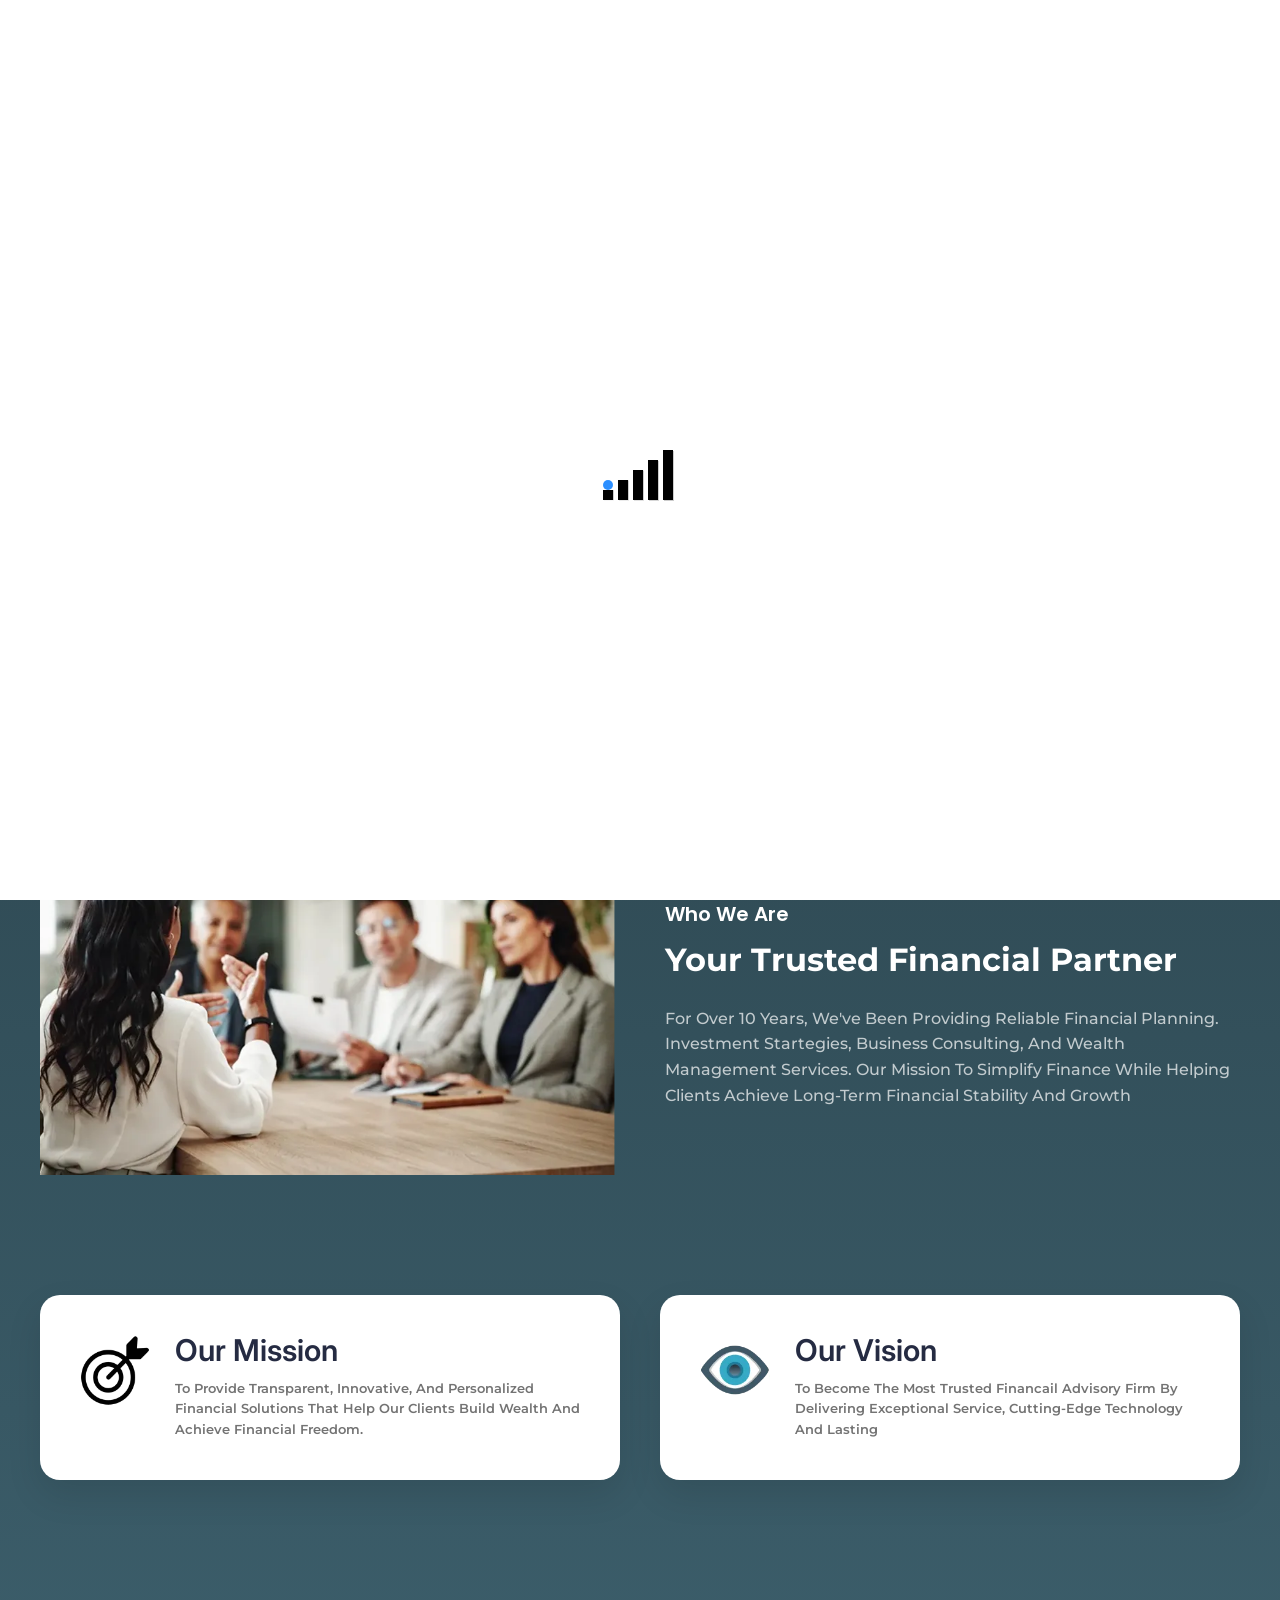
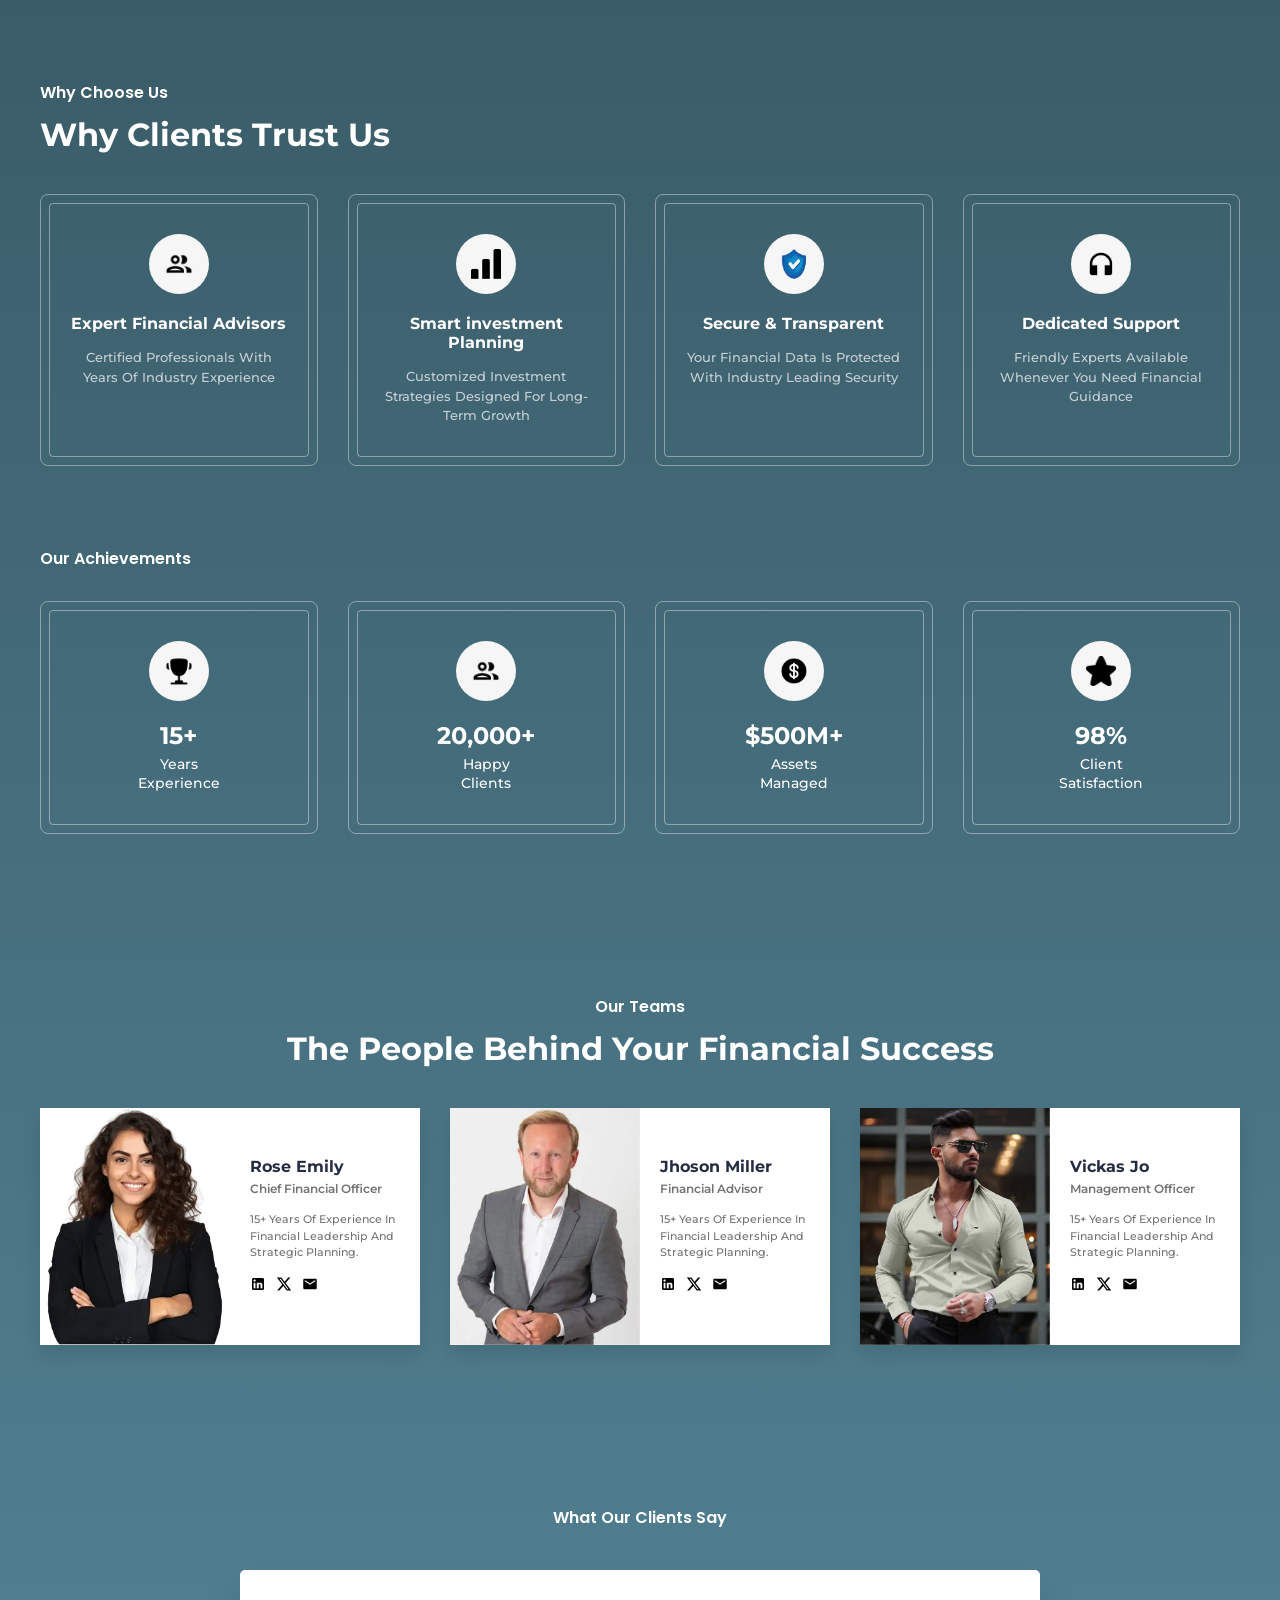
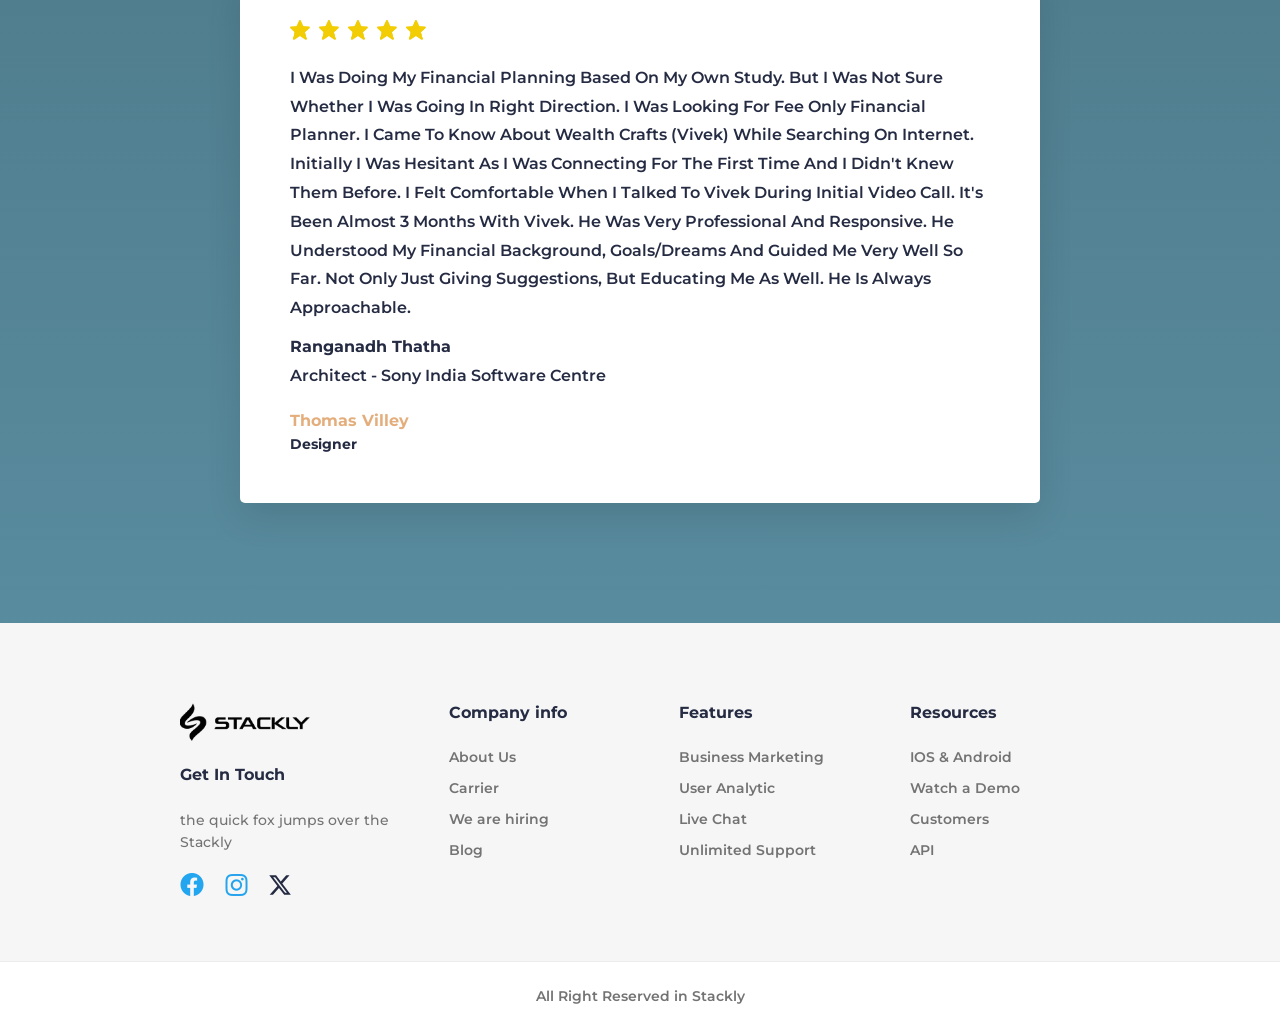
==== commit d99737a5: "Add files via upload" ====
--- a/about.html
+++ b/about.html
@@ -251,7 +251,7 @@
                         <p class="team-desc">15+ Years Of Experience In Financial Leadership And Strategic Planning.</p>
                         <div class="team-socials">
                             <a href="#"><img src="assets/images/linkedin black.webp" alt="LinkedIn"></a>
-                            <a href="#"><img src="assets/images/twitter black.webp" alt="Twitter"></a>
+                            <a href="#" aria-label="X (Twitter)"><img src="assets/images/twitter black.svg" alt="X (Twitter)"></a>
                             <a href="#"><img src="assets/images/_mail black.webp" alt="Email"></a>
                         </div>
                     </div>
@@ -264,7 +264,7 @@
                         <p class="team-desc">15+ Years Of Experience In Financial Leadership And Strategic Planning.</p>
                         <div class="team-socials">
                             <a href="#"><img src="assets/images/linkedin black.webp" alt="LinkedIn"></a>
-                            <a href="#"><img src="assets/images/twitter black.webp" alt="Twitter"></a>
+                            <a href="#" aria-label="X (Twitter)"><img src="assets/images/twitter black.svg" alt="X (Twitter)"></a>
                             <a href="#"><img src="assets/images/_mail black.webp" alt="Email"></a>
                         </div>
                     </div>
@@ -277,7 +277,7 @@
                         <p class="team-desc">15+ Years Of Experience In Financial Leadership And Strategic Planning.</p>
                         <div class="team-socials">
                             <a href="#"><img src="assets/images/linkedin black.webp" alt="LinkedIn"></a>
-                            <a href="#"><img src="assets/images/twitter black.webp" alt="Twitter"></a>
+                            <a href="#" aria-label="X (Twitter)"><img src="assets/images/twitter black.svg" alt="X (Twitter)"></a>
                             <a href="#"><img src="assets/images/_mail black.webp" alt="Email"></a>
                         </div>
                     </div>
@@ -318,6 +318,9 @@
             <div class="footer-columns">
                 <!-- Column 1 -->
                 <div class="footer-column col-get-touch">
+                    <a href="index.html" class="footer-logo-link" aria-label="Stackly Home">
+                        <img src="assets/images/stackly logo.webp" alt="Stackly Logo" class="footer-logo-img" />
+                    </a>
                     <h3>Get In Touch</h3>
                     <p>the quick fox jumps over the Stackly</p>
                     <div class="social-links">
@@ -327,8 +330,8 @@
                         <a href="#" class="social-icon">
                             <img src="assets/images/instagram.webp" alt="Instagram" />
                         </a>
-                        <a href="#" class="social-icon">
-                            <img src="assets/images/twitter.webp" alt="Twitter" />
+                        <a href="#" class="social-icon" aria-label="X (Twitter)">
+                            <img src="assets/images/twitter.svg" alt="X (Twitter)" />
                         </a>
                     </div>
                 </div>
--- a/style.css
+++ b/style.css
@@ -1578,6 +1578,23 @@
   gap: 40px;
 }
 
+.footer-logo-link {
+  display: inline-block;
+  margin-bottom: 20px;
+  transition: opacity var(--tr-fast);
+}
+
+.footer-logo-link:hover {
+  opacity: 0.85;
+}
+
+.footer-logo-img {
+  height: 38px;
+  width: auto;
+  object-fit: contain;
+  filter: brightness(0);
+}
+
 .footer-column h3 {
   font-family: 'Montserrat', sans-serif;
   font-weight: 700;
@@ -2224,6 +2241,25 @@
   .card-grid-3 {
     grid-template-columns: repeat(2, 1fr);
   }
+  .about-hero {
+    padding: 120px 0 60px 0;
+  }
+  .about-hero-content h1 {
+    font-size: 34px;
+  }
+  .about-hero-content p {
+    font-size: 20px;
+    margin-bottom: 30px;
+  }
+  .who-title {
+    font-size: 28px;
+  }
+  .card-title {
+    font-size: 24px;
+  }
+  .section-title {
+    font-size: 28px;
+  }
 }
 
 @media (max-width: 768px) {
@@ -2236,8 +2272,88 @@
   .team-img, .team-info {
     width: 100%;
   }
+  .what-clients-say {
+    padding: 40px 0;
+  }
   .testimonial-single {
-    padding: 30px 20px;
+    padding: 25px 15px;
+  }
+  .client-quote {
+    font-size: 14px;
+    line-height: 1.6;
+  }
+  .client-name {
+    font-size: 14px;
+  }
+  .client-role {
+    font-size: 12px;
+  }
+  .about-container {
+    padding: 0 20px;
+  }
+  .about-hero-content h1 {
+    font-size: 28px;
+  }
+  .about-hero-content p {
+    font-size: 18px;
+  }
+  .who-title {
+    font-size: 24px;
+  }
+  .card-title {
+    font-size: 22px;
+  }
+  .section-title {
+    font-size: 24px;
+  }
+  .btn-secondary {
+    width: 100%;
+    max-width: 281px;
+  }
+}
+
+@media (max-width: 480px) {
+  .about-hero {
+    padding: 100px 0 40px 0;
+  }
+  .about-hero-content h1 {
+    font-size: 24px;
+  }
+  .about-hero-content p {
+    font-size: 16px;
+  }
+  .who-subtitle {
+    font-size: 18px;
+  }
+  .who-title {
+    font-size: 20px;
+  }
+  .card-title {
+    font-size: 18px;
+  }
+  .section-title {
+    font-size: 20px;
+  }
+  .btn-primary, .btn-secondary {
+    width: 100%;
+    text-align: center;
+    justify-content: center;
+  }
+  .about-card {
+    padding: 25px 20px;
+  }
+  .what-clients-say {
+    padding: 30px 0;
+  }
+  .client-quote {
+    font-size: 13px;
+    line-height: 1.5;
+  }
+  .client-name {
+    font-size: 13px;
+  }
+  .client-role {
+    font-size: 11px;
   }
 }
 
@@ -2601,4 +2717,47 @@
   100% {
     transform: scale(1, 1);
   }
+}
+
+/* ============================================================
+   GLOBAL PREMIUM BUTTON HOVER EFFECTS
+   ============================================================ */
+button, 
+.btn-member, 
+.btn-primary, 
+.btn-secondary, 
+.btn-role-tab, 
+.btn-support-talk, 
+.btn-contact-hero, 
+.btn-back-home, 
+.hero-btn,
+input[type="submit"] {
+  transition: all 0.3s cubic-bezier(0.25, 0.8, 0.25, 1) !important;
+}
+
+button:hover, 
+.btn-member:hover, 
+.btn-primary:hover, 
+.btn-secondary:hover, 
+.btn-support-talk:hover, 
+.btn-contact-hero:hover, 
+.btn-back-home:hover, 
+.hero-btn:hover,
+input[type="submit"]:hover {
+  transform: translateY(-3px) scale(1.03) !important;
+  box-shadow: 0 10px 20px rgba(0, 0, 0, 0.2) !important;
+  filter: brightness(1.1) !important;
+}
+
+button:active, 
+.btn-member:active, 
+.btn-primary:active, 
+.btn-secondary:active, 
+.btn-support-talk:active, 
+.btn-contact-hero:active, 
+.btn-back-home:active, 
+.hero-btn:active,
+input[type="submit"]:active {
+  transform: translateY(-1px) scale(0.98) !important;
+  box-shadow: 0 5px 10px rgba(0, 0, 0, 0.15) !important;
 }
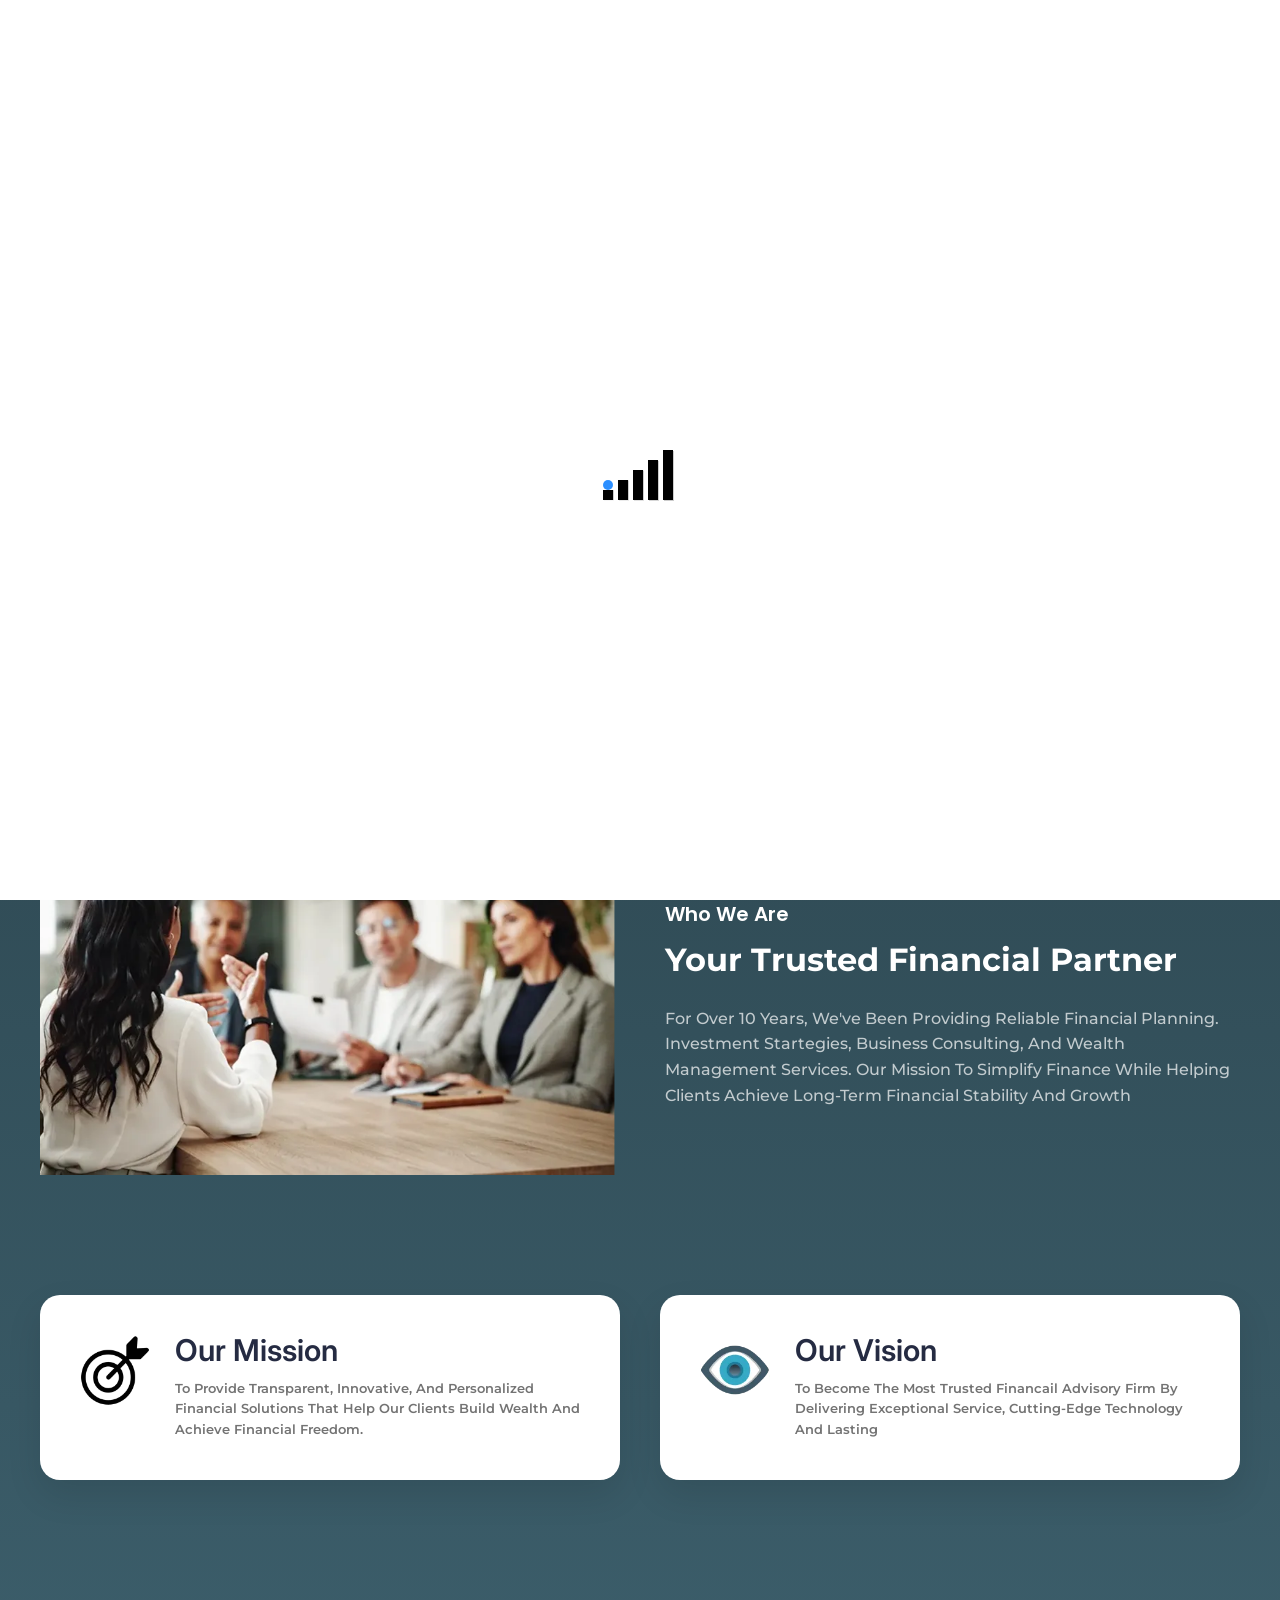
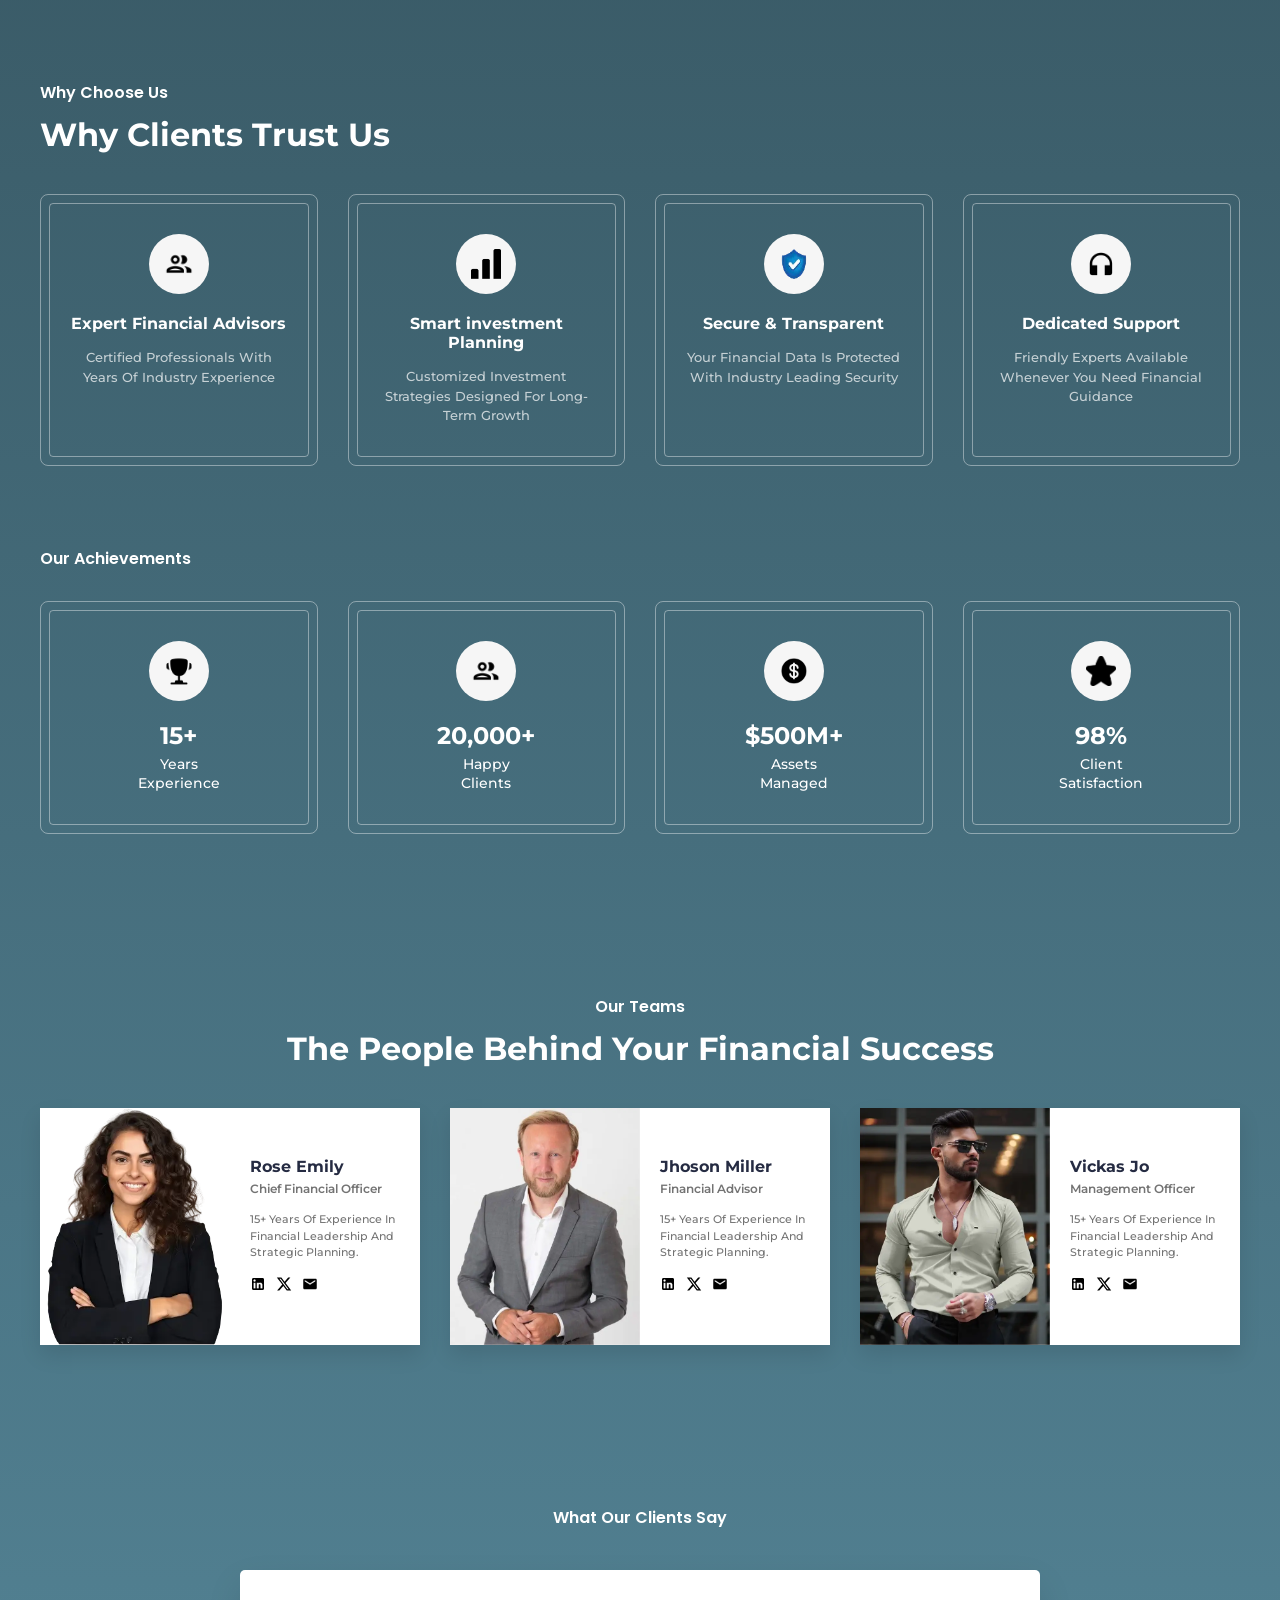
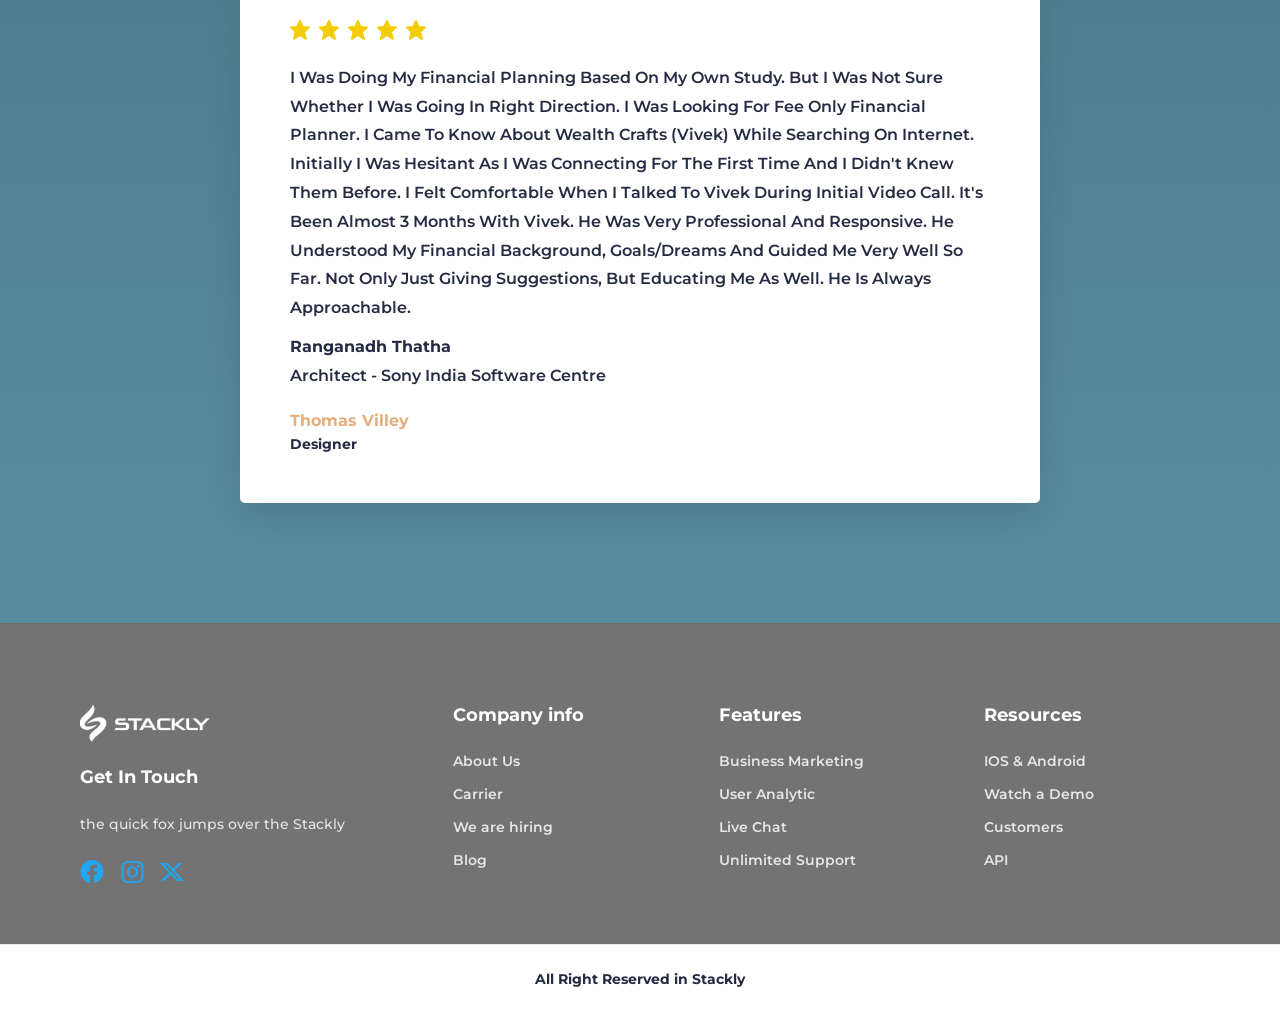
==== commit f330ed86: "Add files via upload" ====
--- a/about.html
+++ b/about.html
@@ -252,7 +252,7 @@
                         <div class="team-socials">
                             <a href="#"><img src="assets/images/linkedin black.webp" alt="LinkedIn"></a>
                             <a href="#" aria-label="X (Twitter)"><img src="assets/images/twitter black.svg" alt="X (Twitter)"></a>
-                            <a href="#"><img src="assets/images/_mail black.webp" alt="Email"></a>
+                            <a href="#"><img src="assets/images/mail black.webp" alt="Email"></a>
                         </div>
                     </div>
                 </div>
@@ -265,7 +265,7 @@
                         <div class="team-socials">
                             <a href="#"><img src="assets/images/linkedin black.webp" alt="LinkedIn"></a>
                             <a href="#" aria-label="X (Twitter)"><img src="assets/images/twitter black.svg" alt="X (Twitter)"></a>
-                            <a href="#"><img src="assets/images/_mail black.webp" alt="Email"></a>
+                            <a href="#"><img src="assets/images/mail black.webp" alt="Email"></a>
                         </div>
                     </div>
                 </div>
@@ -278,7 +278,7 @@
                         <div class="team-socials">
                             <a href="#"><img src="assets/images/linkedin black.webp" alt="LinkedIn"></a>
                             <a href="#" aria-label="X (Twitter)"><img src="assets/images/twitter black.svg" alt="X (Twitter)"></a>
-                            <a href="#"><img src="assets/images/_mail black.webp" alt="Email"></a>
+                            <a href="#"><img src="assets/images/mail black.webp" alt="Email"></a>
                         </div>
                     </div>
                 </div>
@@ -331,7 +331,7 @@
                             <img src="assets/images/instagram.webp" alt="Instagram" />
                         </a>
                         <a href="#" class="social-icon" aria-label="X (Twitter)">
-                            <img src="assets/images/twitter.svg" alt="X (Twitter)" />
+                            <img src="assets/images/footer x.webp" alt="X (Twitter)" />
                         </a>
                     </div>
                 </div>
--- a/style.css
+++ b/style.css
@@ -1560,13 +1560,14 @@
    12. MAIN FOOTER
    ============================================================ */
 .main-footer {
-  background: #F6F6F6;
-  color: #252B42;
+  background: #737373;
+  color: #FFFFFF;
   padding: 80px 0 0 0;
+  border-top: 1px solid rgba(0, 0, 0, 0.05);
 }
 
 .footer-container {
-  max-width: 1000px;
+  max-width: 1200px;
   margin: 0 auto;
   padding: 0 40px;
   margin-bottom: 60px;
@@ -1574,32 +1575,32 @@
 
 .footer-columns {
   display: grid;
-  grid-template-columns: 1.2fr 1fr 1fr 1fr;
-  gap: 40px;
+  grid-template-columns: 1.5fr 1fr 1fr 1fr;
+  gap: 50px;
 }
 
 .footer-logo-link {
   display: inline-block;
   margin-bottom: 20px;
-  transition: opacity var(--tr-fast);
+  transition: transform var(--tr-fast);
 }
 
 .footer-logo-link:hover {
-  opacity: 0.85;
+  transform: translateY(-2px);
 }
 
 .footer-logo-img {
   height: 38px;
   width: auto;
   object-fit: contain;
-  filter: brightness(0);
+  filter: brightness(0) invert(1);
 }
 
 .footer-column h3 {
   font-family: 'Montserrat', sans-serif;
   font-weight: 700;
-  font-size: 16px;
-  color: #252B42;
+  font-size: 18px;
+  color: #FFFFFF;
   margin-bottom: 25px;
   text-align: left;
 }
@@ -1608,24 +1609,27 @@
   font-family: 'Montserrat', sans-serif;
   font-weight: 500;
   font-size: 14px;
-  color: #737373;
+  color: #E6E6E6;
   line-height: 1.6;
-  margin-bottom: 20px;
+  margin-bottom: 25px;
   text-align: left;
 }
 
 .social-links {
   display: flex;
-  gap: 20px;
+  gap: 16px;
 }
 
 .social-icon {
-  display: inline-block;
-  transition: opacity var(--tr-fast);
+  display: flex;
+  align-items: center;
+  justify-content: center;
+  transition: transform var(--tr-fast), opacity var(--tr-fast);
 }
 
 .social-icon:hover {
-  opacity: 0.8;
+  transform: scale(1.15);
+  opacity: 0.9;
 }
 
 .social-icon img {
@@ -1640,7 +1644,7 @@
   margin: 0;
   display: flex;
   flex-direction: column;
-  gap: 12px;
+  gap: 14px;
   text-align: left;
 }
 
@@ -1648,16 +1652,18 @@
   font-family: 'Montserrat', sans-serif;
   font-weight: 600;
   font-size: 14px;
-  color: #737373;
-  transition: color var(--tr-fast);
+  color: #E6E6E6;
+  transition: color var(--tr-fast), padding-left var(--tr-fast);
+  display: inline-block;
 }
 
 .footer-column li a:hover {
-  color: #23A6F0;
+  color: #FFFFFF;
+  padding-left: 4px;
 }
 
 .footer-copyright {
-  background: #FFF;
+  background: #FFFFFF;
   padding: 25px 0;
   text-align: center;
   border-top: 1px solid #ECECEC;
@@ -1665,9 +1671,9 @@
 
 .footer-copyright p {
   font-family: 'Montserrat', sans-serif;
-  font-weight: 600;
+  font-weight: 700;
   font-size: 14px;
-  color: #737373;
+  color: #252B42;
   margin: 0;
 }
 
